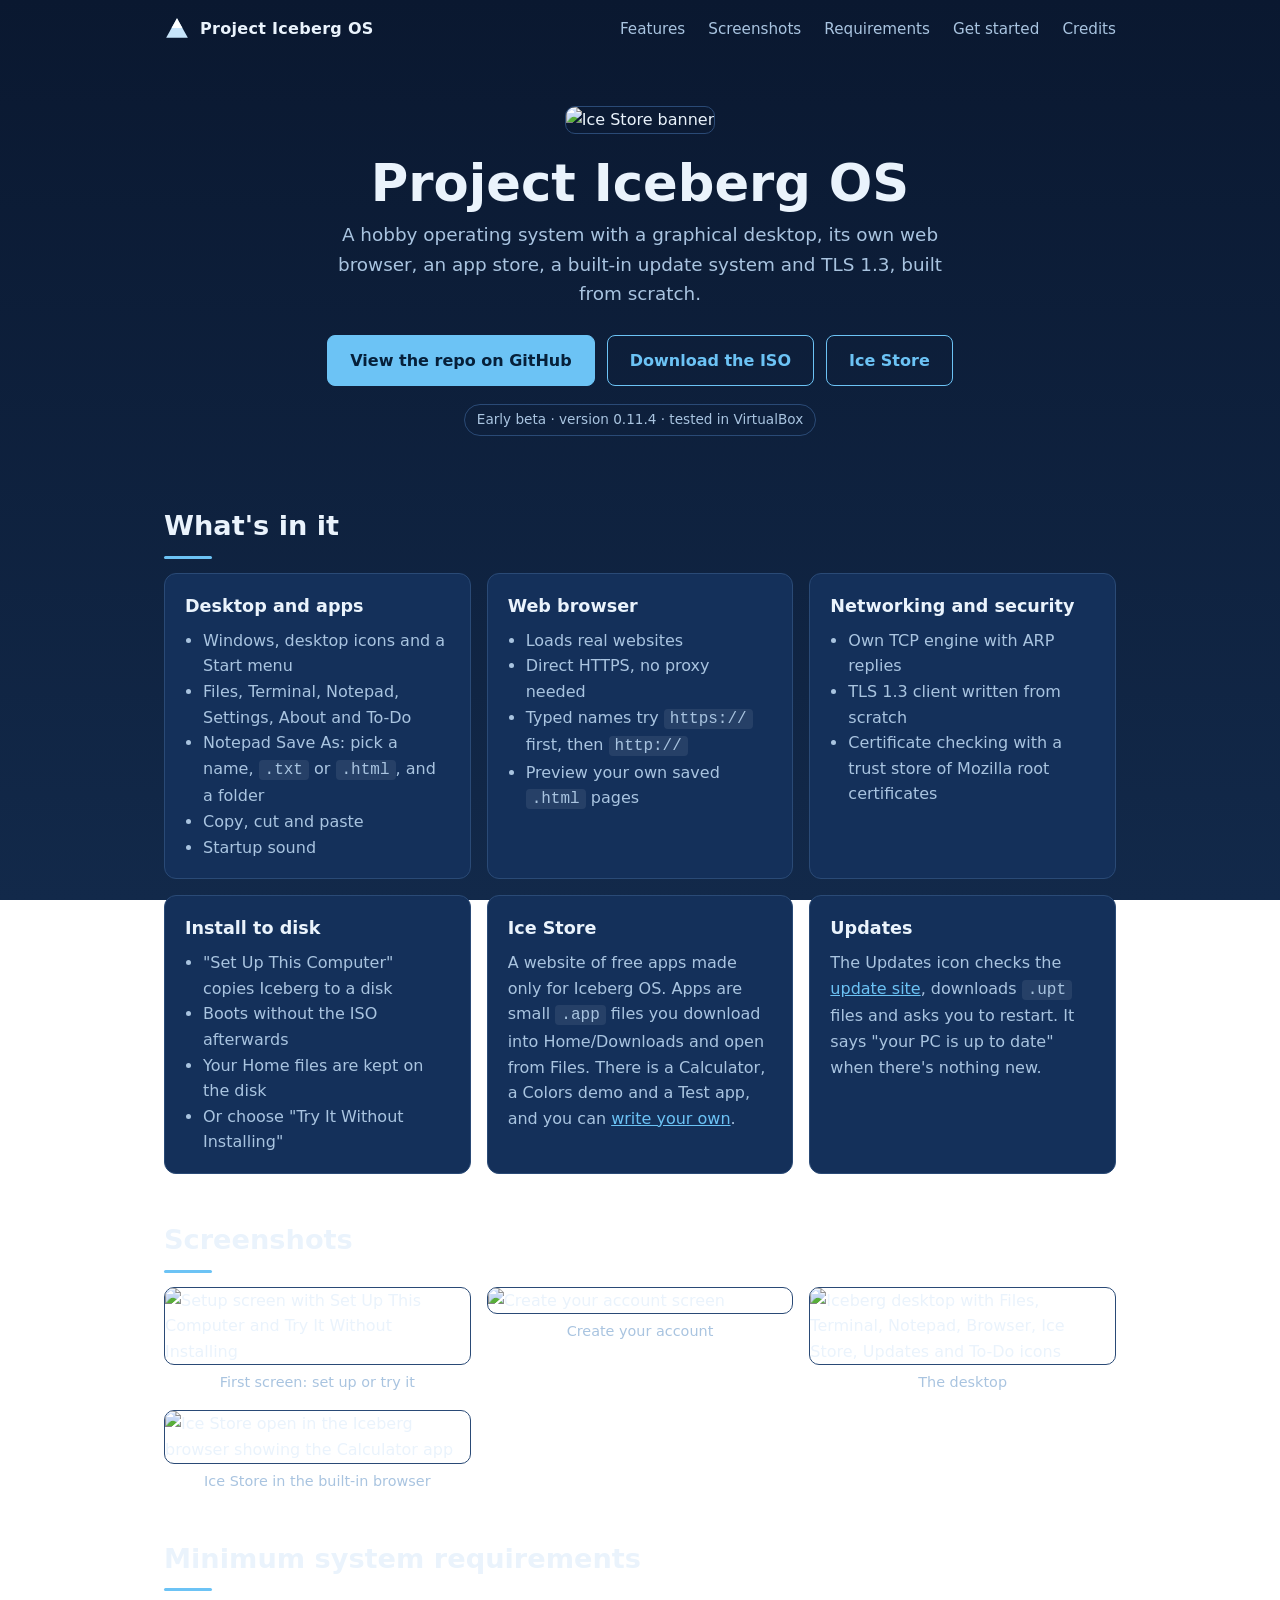
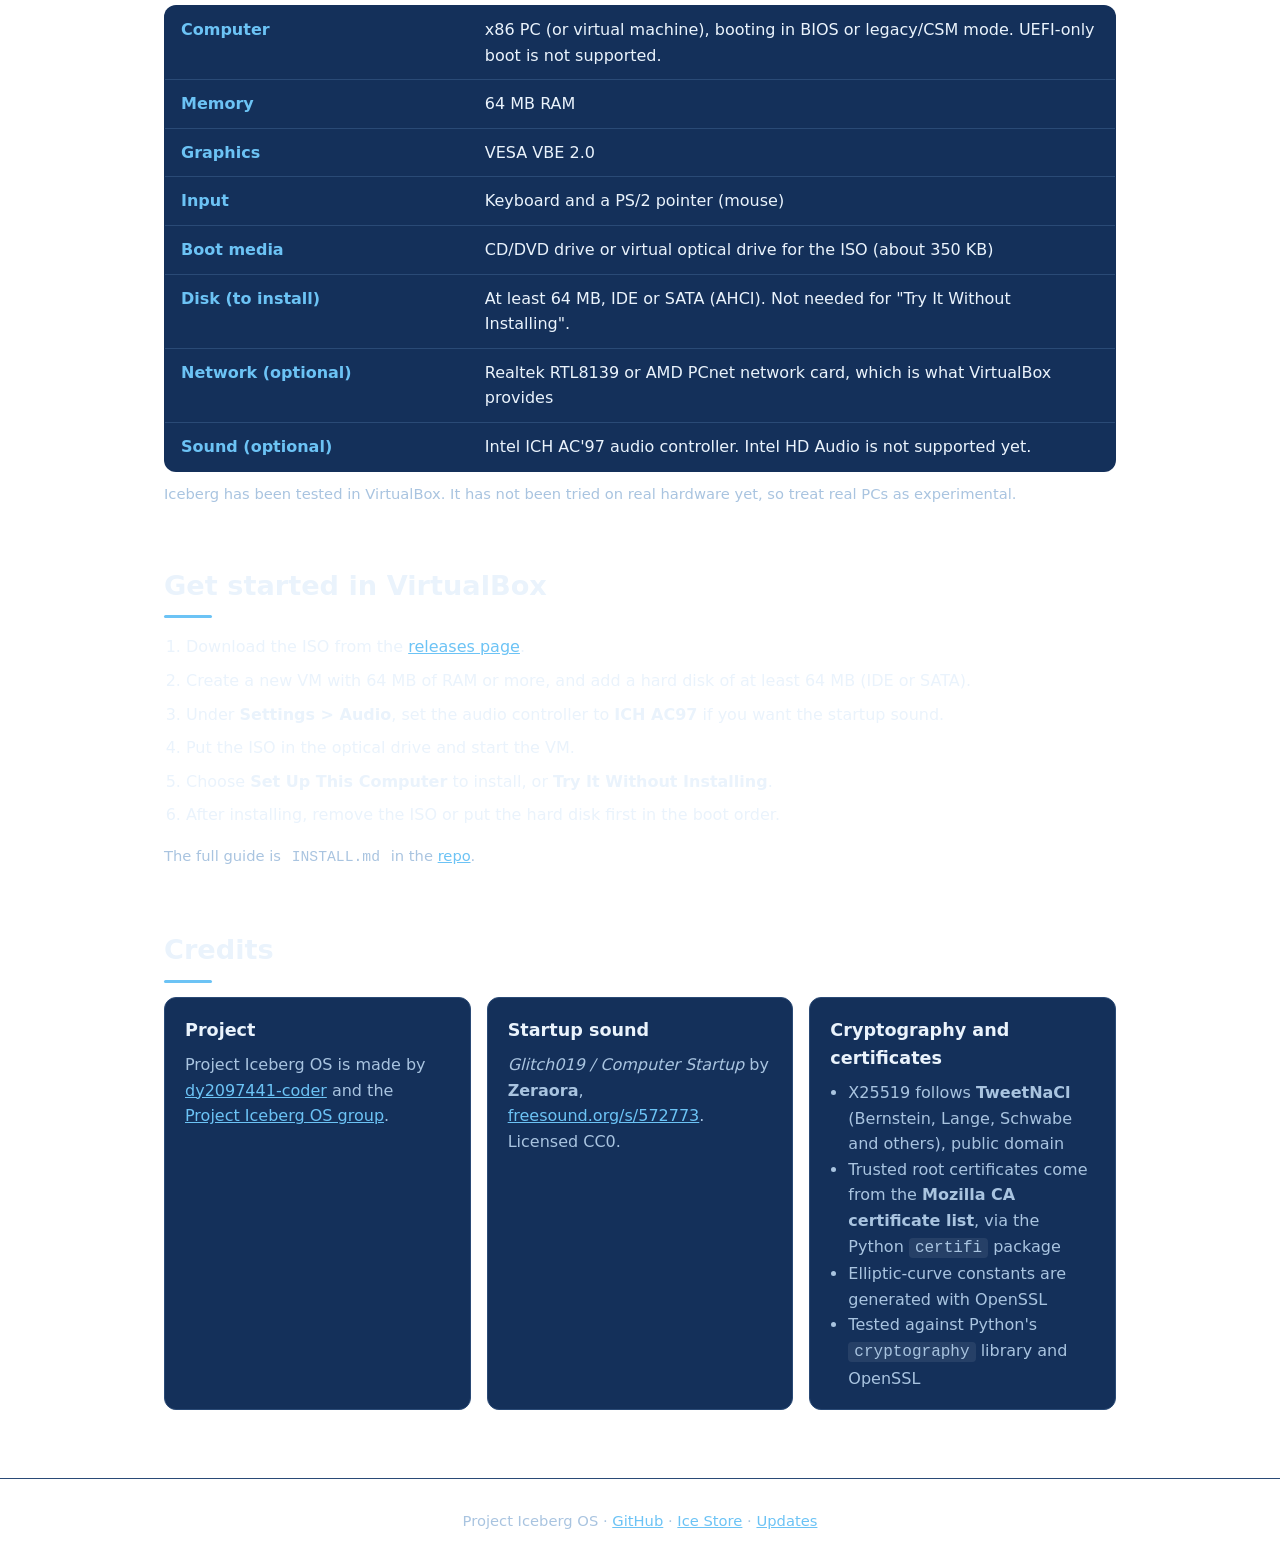
==== index.html @ 2a87fe68 "Update index.html" ====
<!DOCTYPE html>
<html lang="en">
<head>
<meta charset="utf-8">
<meta name="viewport" content="width=device-width, initial-scale=1">
<title>Project Iceberg OS</title>
<meta name="description" content="Project Iceberg OS: a hobby operating system with a graphical desktop, its own web browser, an app store, updates and TLS 1.3.">
<style>
  :root {
    --bg: #0a1830;
    --bg2: #12294a;
    --card: #14305a;
    --ink: #eaf3fc;
    --muted: #a9c4e0;
    --accent: #6cc3f5;
    --accent-ink: #06203a;
    --line: #2a4a76;
  }
  * { box-sizing: border-box; }
  html { scroll-behavior: smooth; }
  body {
    margin: 0;
    font-family: system-ui, -apple-system, "Segoe UI", Roboto, sans-serif;
    line-height: 1.6;
    color: var(--ink);
    background: linear-gradient(180deg, var(--bg) 0%, var(--bg2) 100%) fixed;
  }
  a { color: var(--accent); }
  header.top {
    display: flex; flex-wrap: wrap; align-items: center; justify-content: space-between;
    gap: 12px; padding: 16px 24px; max-width: 1000px; margin: 0 auto;
  }
  .brand { font-weight: 700; letter-spacing: .3px; display: flex; align-items: center; gap: 10px; }
  .brand svg { width: 26px; height: 26px; }
  nav a { margin-left: 18px; text-decoration: none; color: var(--muted); font-size: .95rem; }
  nav a:hover { color: var(--ink); }
  main { max-width: 1000px; margin: 0 auto; padding: 0 24px 60px; }
  .hero { text-align: center; padding: 48px 0 32px; }
  .hero img.banner { max-width: 100%; width: 460px; border-radius: 10px; border: 1px solid var(--line); }
  h1 { font-size: clamp(2rem, 6vw, 3.2rem); margin: 20px 0 8px; line-height: 1.15; }
  .tag { color: var(--muted); font-size: 1.15rem; max-width: 640px; margin: 0 auto 26px; }
  .btns { display: flex; flex-wrap: wrap; gap: 12px; justify-content: center; }
  .btn {
    display: inline-block; padding: 12px 22px; border-radius: 8px; text-decoration: none; font-weight: 600;
    border: 1px solid var(--accent); color: var(--accent);
  }
  .btn.primary { background: var(--accent); color: var(--accent-ink); }
  .btn:hover { filter: brightness(1.1); }
  .badge { display: inline-block; margin-top: 18px; padding: 4px 12px; border: 1px solid var(--line); border-radius: 99px; color: var(--muted); font-size: .85rem; }
  section { padding: 36px 0 8px; }
  h2 { font-size: 1.7rem; margin: 0 0 14px; }
  h2::after { content: ""; display: block; width: 48px; height: 3px; background: var(--accent); margin-top: 8px; border-radius: 2px; }
  .grid { display: grid; grid-template-columns: repeat(auto-fit, minmax(270px, 1fr)); gap: 16px; }
  .card { background: var(--card); border: 1px solid var(--line); border-radius: 12px; padding: 18px 20px; }
  .card h3 { margin: 0 0 8px; font-size: 1.1rem; }
  .card ul { margin: 0; padding-left: 18px; color: var(--muted); }
  .card p { margin: 0; color: var(--muted); }
  figure { margin: 0; }
  figure img { width: 100%; height: auto; border-radius: 10px; border: 1px solid var(--line); display: block; }
  figcaption { color: var(--muted); font-size: .9rem; margin-top: 6px; text-align: center; }
  table { width: 100%; border-collapse: collapse; background: var(--card); border: 1px solid var(--line); border-radius: 12px; overflow: hidden; }
  th, td { text-align: left; padding: 11px 16px; border-bottom: 1px solid var(--line); vertical-align: top; }
  th { width: 32%; color: var(--accent); font-weight: 600; }
  td { color: var(--ink); }
  tr:last-child th, tr:last-child td { border-bottom: 0; }
  .scroll { overflow-x: auto; }
  .note { color: var(--muted); font-size: .92rem; margin-top: 10px; }
  code, pre { font-family: ui-monospace, SFMono-Regular, Menlo, Consolas, monospace; }
  code { background: rgba(255,255,255,.08); padding: 1px 6px; border-radius: 4px; }
  ol.steps { padding-left: 22px; }
  ol.steps li { margin-bottom: 8px; }
  footer { text-align: center; color: var(--muted); padding: 30px 24px 40px; border-top: 1px solid var(--line); font-size: .92rem; }
</style>
</head>
<body>

<header class="top">
  <div class="brand">
    <svg viewBox="0 0 24 24" aria-hidden="true"><polygon points="12,2 22,20 2,20" fill="#c7e4fa"/><polygon points="12,2 17,11 7,11" fill="#ffffff"/></svg>
    Project Iceberg OS
  </div>
  <nav>
    <a href="#features">Features</a>
    <a href="#screens">Screenshots</a>
    <a href="#requirements">Requirements</a>
    <a href="#start">Get started</a>
    <a href="#credits">Credits</a>
  </nav>
</header>

<main>

  <div class="hero">
    <img class="banner" src="iceberg-webpage/banner.png" alt="Ice Store banner">
    <h1>Project Iceberg OS</h1>
    <p class="tag">A hobby operating system with a graphical desktop, its own web browser, an app store, a built-in update system and TLS 1.3, built from scratch.</p>
    <div class="btns">
      <a class="btn primary" href="https://github.com/dy2097441-coder/Project-iceberg-OS-group">View the repo on GitHub</a>
      <a class="btn" href="https://github.com/dy2097441-coder/Project-iceberg-OS-group/releases">Download the ISO</a>
      <a class="btn" href="https://dy2097441-coder.github.io/ice-store/">Ice Store</a>
    </div>
    <span class="badge">Early beta · version 0.11.4 · tested in VirtualBox</span>
  </div>

  <section id="features">
    <h2>What's in it</h2>
    <div class="grid">
      <div class="card">
        <h3>Desktop and apps</h3>
        <ul>
          <li>Windows, desktop icons and a Start menu</li>
          <li>Files, Terminal, Notepad, Settings, About and To-Do</li>
          <li>Notepad Save As: pick a name, <code>.txt</code> or <code>.html</code>, and a folder</li>
          <li>Copy, cut and paste</li>
          <li>Startup sound</li>
        </ul>
      </div>
      <div class="card">
        <h3>Web browser</h3>
        <ul>
          <li>Loads real websites</li>
          <li>Direct HTTPS, no proxy needed</li>
          <li>Typed names try <code>https://</code> first, then <code>http://</code></li>
          <li>Preview your own saved <code>.html</code> pages</li>
        </ul>
      </div>
      <div class="card">
        <h3>Networking and security</h3>
        <ul>
          <li>Own TCP engine with ARP replies</li>
          <li>TLS 1.3 client written from scratch</li>
          <li>Certificate checking with a trust store of Mozilla root certificates</li>
        </ul>
      </div>
      <div class="card">
        <h3>Install to disk</h3>
        <ul>
          <li>"Set Up This Computer" copies Iceberg to a disk</li>
          <li>Boots without the ISO afterwards</li>
          <li>Your Home files are kept on the disk</li>
          <li>Or choose "Try It Without Installing"</li>
        </ul>
      </div>
      <div class="card">
        <h3>Ice Store</h3>
        <p>A website of free apps made only for Iceberg OS. Apps are small <code>.app</code> files you download into Home/Downloads and open from Files. There is a Calculator, a Colors demo and a Test app, and you can <a href="https://dy2097441-coder.github.io/ice-store/">write your own</a>.</p>
      </div>
      <div class="card">
        <h3>Updates</h3>
        <p>The Updates icon checks the <a href="https://dy2097441-coder.github.io/ice-updates/">update site</a>, downloads <code>.upt</code> files and asks you to restart. It says "your PC is up to date" when there's nothing new.</p>
      </div>
    </div>
  </section>

  <section id="screens">
    <h2>Screenshots</h2>
    <div class="grid">
      <figure><img src="iceberg-webpage/installer.png" alt="Setup screen with Set Up This Computer and Try It Without Installing"><figcaption>First screen: set up or try it</figcaption></figure>
      <figure><img src="iceberg-webpage/account.png" alt="Create your account screen"><figcaption>Create your account</figcaption></figure>
      <figure><img src="iceberg-webpage/desktop.png" alt="Iceberg desktop with Files, Terminal, Notepad, Browser, Ice Store, Updates and To-Do icons"><figcaption>The desktop</figcaption></figure>
      <figure><img src="iceberg-webpage/ice-store.png" alt="Ice Store open in the Iceberg browser showing the Calculator app"><figcaption>Ice Store in the built-in browser</figcaption></figure>
    </div>
  </section>

  <section id="requirements">
    <h2>Minimum system requirements</h2>
    <div class="scroll">
    <table>
      <tr><th>Computer</th><td>x86 PC (or virtual machine), booting in BIOS or legacy/CSM mode. UEFI-only boot is not supported.</td></tr>
      <tr><th>Memory</th><td>64 MB RAM</td></tr>
      <tr><th>Graphics</th><td>VESA VBE 2.0</td></tr>
      <tr><th>Input</th><td>Keyboard and a PS/2 pointer (mouse)</td></tr>
      <tr><th>Boot media</th><td>CD/DVD drive or virtual optical drive for the ISO (about 350 KB)</td></tr>
      <tr><th>Disk (to install)</th><td>At least 64 MB, IDE or SATA (AHCI). Not needed for "Try It Without Installing".</td></tr>
      <tr><th>Network (optional)</th><td>Realtek RTL8139 or AMD PCnet network card, which is what VirtualBox provides</td></tr>
      <tr><th>Sound (optional)</th><td>Intel ICH AC'97 audio controller. Intel HD Audio is not supported yet.</td></tr>
    </table>
    </div>
    <p class="note">Iceberg has been tested in VirtualBox. It has not been tried on real hardware yet, so treat real PCs as experimental.</p>
  </section>

  <section id="start">
    <h2>Get started in VirtualBox</h2>
    <ol class="steps">
      <li>Download the ISO from the <a href="https://github.com/dy2097441-coder/Project-iceberg-OS-group/releases">releases page</a>.</li>
      <li>Create a new VM with 64 MB of RAM or more, and add a hard disk of at least 64 MB (IDE or SATA).</li>
      <li>Under <strong>Settings &gt; Audio</strong>, set the audio controller to <strong>ICH AC97</strong> if you want the startup sound.</li>
      <li>Put the ISO in the optical drive and start the VM.</li>
      <li>Choose <strong>Set Up This Computer</strong> to install, or <strong>Try It Without Installing</strong>.</li>
      <li>After installing, remove the ISO or put the hard disk first in the boot order.</li>
    </ol>
    <p class="note">The full guide is <code>INSTALL.md</code> in the <a href="https://github.com/dy2097441-coder/Project-iceberg-OS-group">repo</a>.</p>
  </section>

  <section id="credits">
    <h2>Credits</h2>
    <div class="grid">
      <div class="card">
        <h3>Project</h3>
        <p>Project Iceberg OS is made by <a href="https://github.com/dy2097441-coder">dy2097441-coder</a> and the <a href="https://github.com/dy2097441-coder/Project-iceberg-OS-group">Project Iceberg OS group</a>.</p>
      </div>
      <div class="card">
        <h3>Startup sound</h3>
        <p><em>Glitch019 / Computer Startup</em> by <strong>Zeraora</strong>, <a href="https://freesound.org/s/572773/">freesound.org/s/572773</a>. Licensed CC0.</p>
      </div>
      <div class="card">
        <h3>Cryptography and certificates</h3>
        <ul>
          <li>X25519 follows <strong>TweetNaCl</strong> (Bernstein, Lange, Schwabe and others), public domain</li>
          <li>Trusted root certificates come from the <strong>Mozilla CA certificate list</strong>, via the Python <code>certifi</code> package</li>
          <li>Elliptic-curve constants are generated with OpenSSL</li>
          <li>Tested against Python's <code>cryptography</code> library and OpenSSL</li>
        </ul>
      </div>
    </div>
  </section>

</main>

<footer>
  Project Iceberg OS · <a href="https://github.com/dy2097441-coder/Project-iceberg-OS-group">GitHub</a> · <a href="https://dy2097441-coder.github.io/ice-store/">Ice Store</a> · <a href="https://dy2097441-coder.github.io/ice-updates/">Updates</a>
</footer>

</body>
</html>
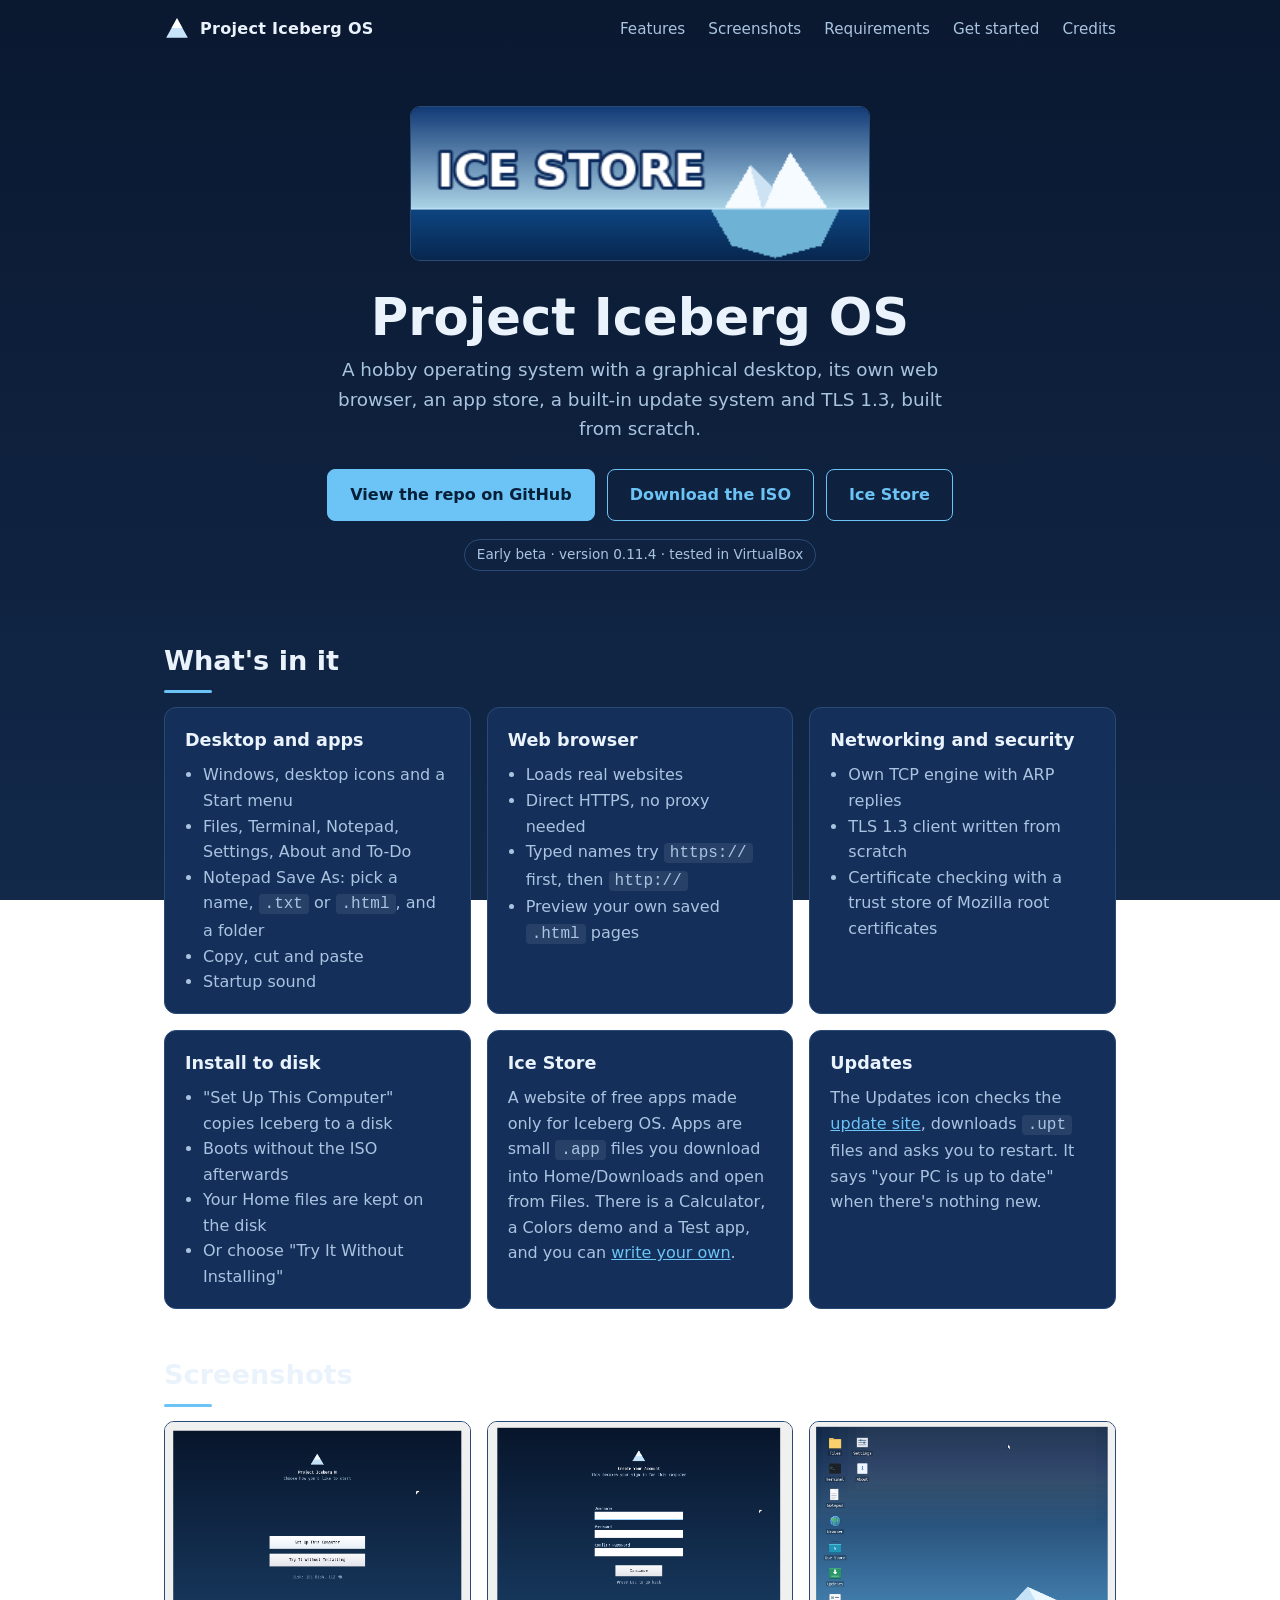
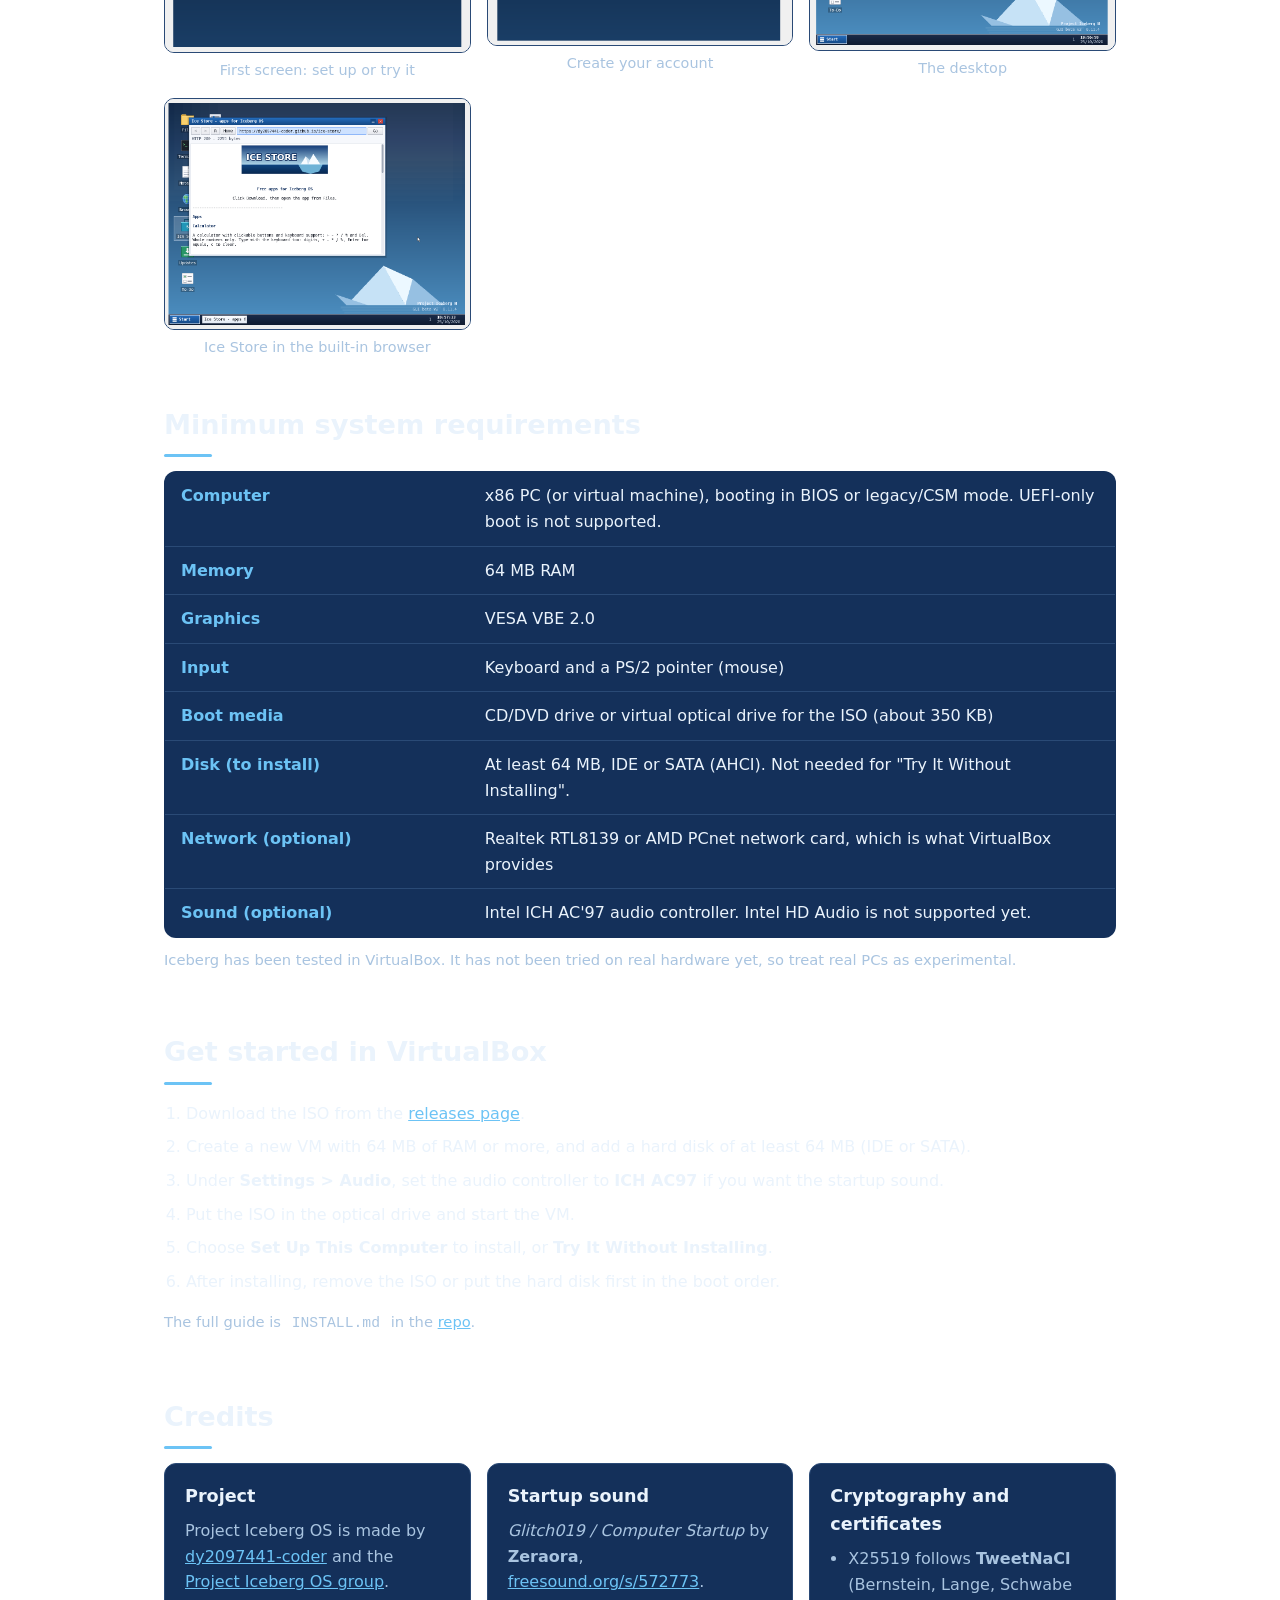
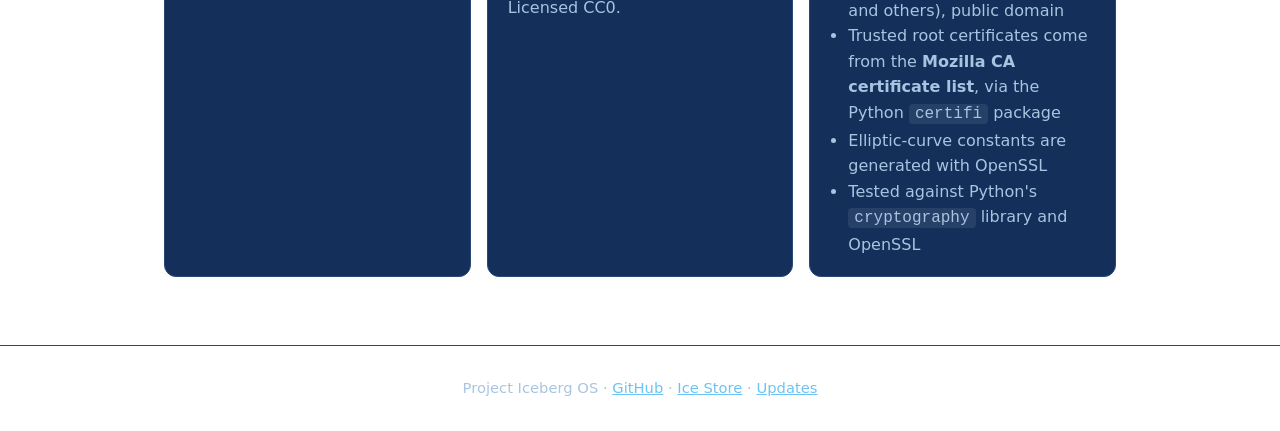
==== commit 24ad1533: "Update index.html" ====
--- a/index.html
+++ b/index.html
@@ -91,7 +91,7 @@
 <main>
 
   <div class="hero">
-    <img class="banner" src="iceberg-webpage/banner.png" alt="Ice Store banner">
+    <img class="banner" src="banner.png" alt="Ice Store banner">
     <h1>Project Iceberg OS</h1>
     <p class="tag">A hobby operating system with a graphical desktop, its own web browser, an app store, a built-in update system and TLS 1.3, built from scratch.</p>
     <div class="btns">
@@ -155,10 +155,10 @@
   <section id="screens">
     <h2>Screenshots</h2>
     <div class="grid">
-      <figure><img src="iceberg-webpage/installer.png" alt="Setup screen with Set Up This Computer and Try It Without Installing"><figcaption>First screen: set up or try it</figcaption></figure>
-      <figure><img src="iceberg-webpage/account.png" alt="Create your account screen"><figcaption>Create your account</figcaption></figure>
-      <figure><img src="iceberg-webpage/desktop.png" alt="Iceberg desktop with Files, Terminal, Notepad, Browser, Ice Store, Updates and To-Do icons"><figcaption>The desktop</figcaption></figure>
-      <figure><img src="iceberg-webpage/ice-store.png" alt="Ice Store open in the Iceberg browser showing the Calculator app"><figcaption>Ice Store in the built-in browser</figcaption></figure>
+      <figure><img src="installer.png" alt="Setup screen with Set Up This Computer and Try It Without Installing"><figcaption>First screen: set up or try it</figcaption></figure>
+      <figure><img src="account.png" alt="Create your account screen"><figcaption>Create your account</figcaption></figure>
+      <figure><img src="desktop.png" alt="Iceberg desktop with Files, Terminal, Notepad, Browser, Ice Store, Updates and To-Do icons"><figcaption>The desktop</figcaption></figure>
+      <figure><img src="ice-store.png" alt="Ice Store open in the Iceberg browser showing the Calculator app"><figcaption>Ice Store in the built-in browser</figcaption></figure>
     </div>
   </section>
 
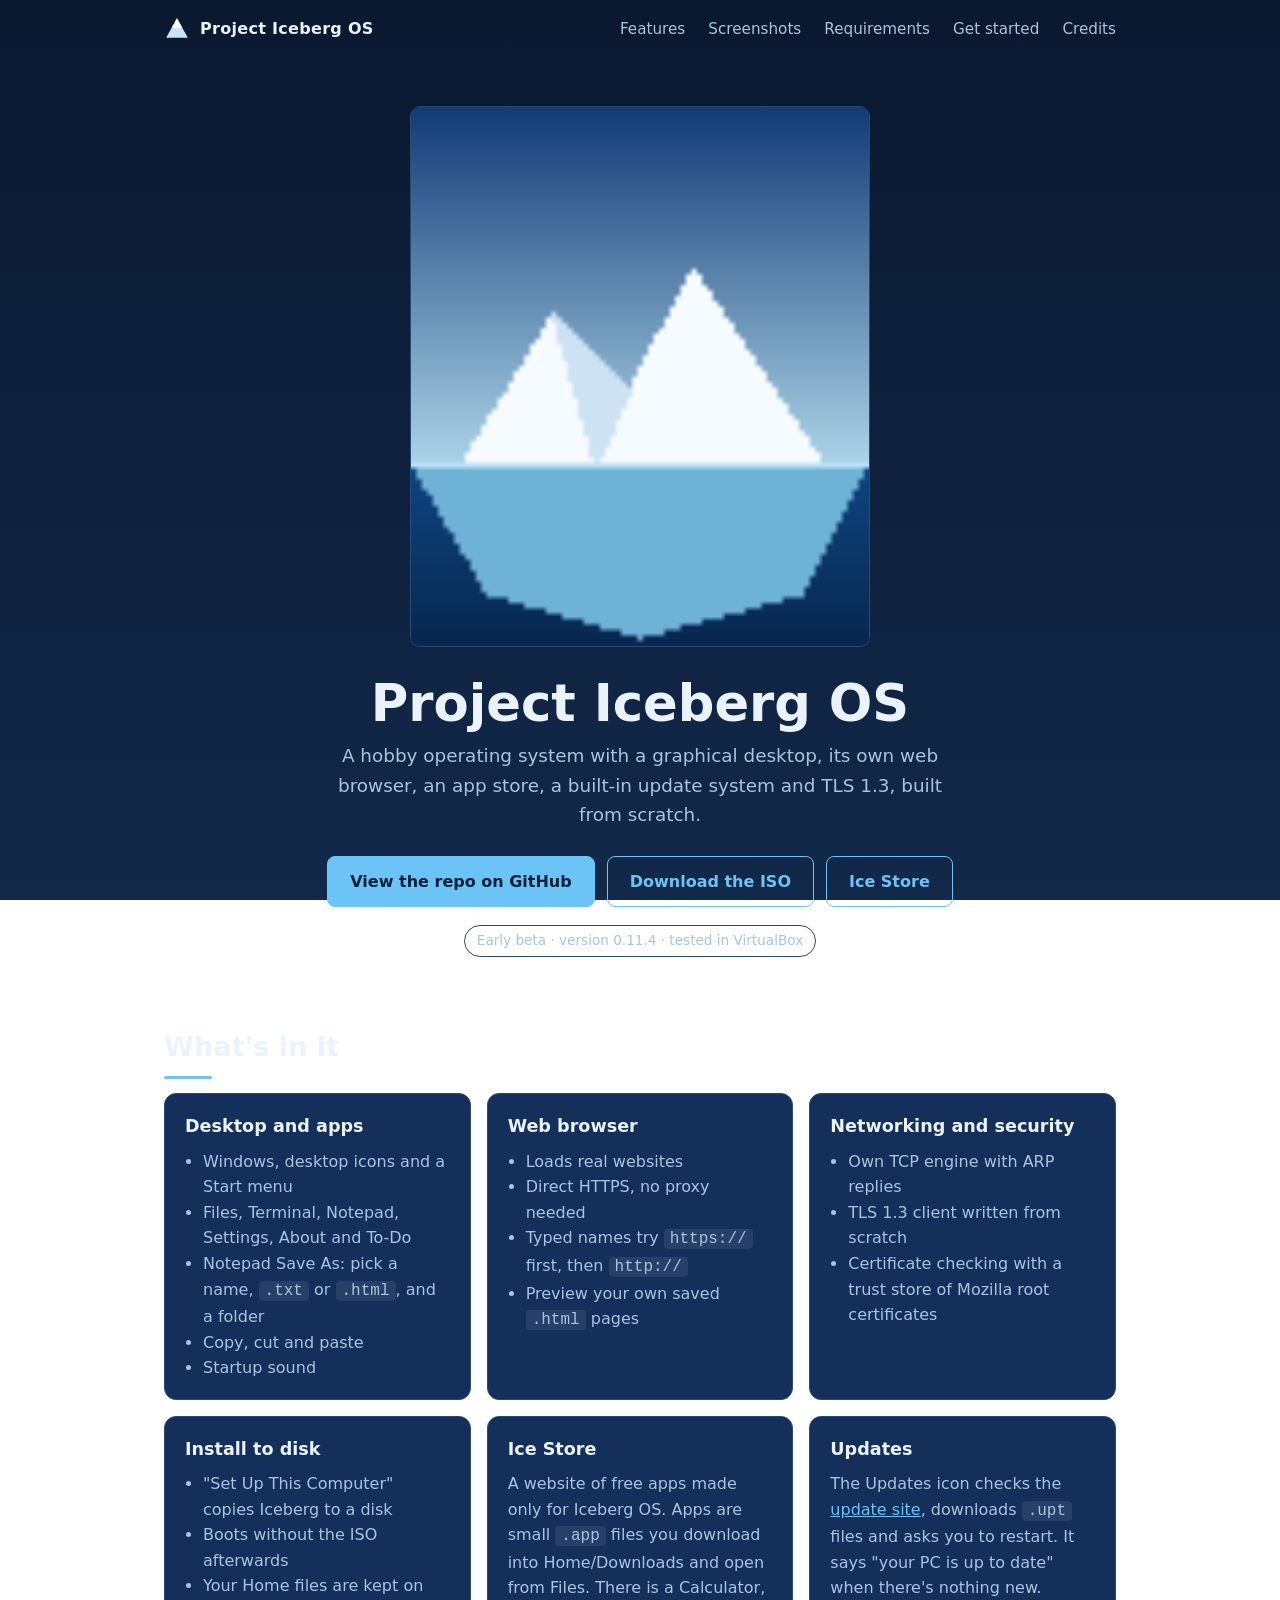
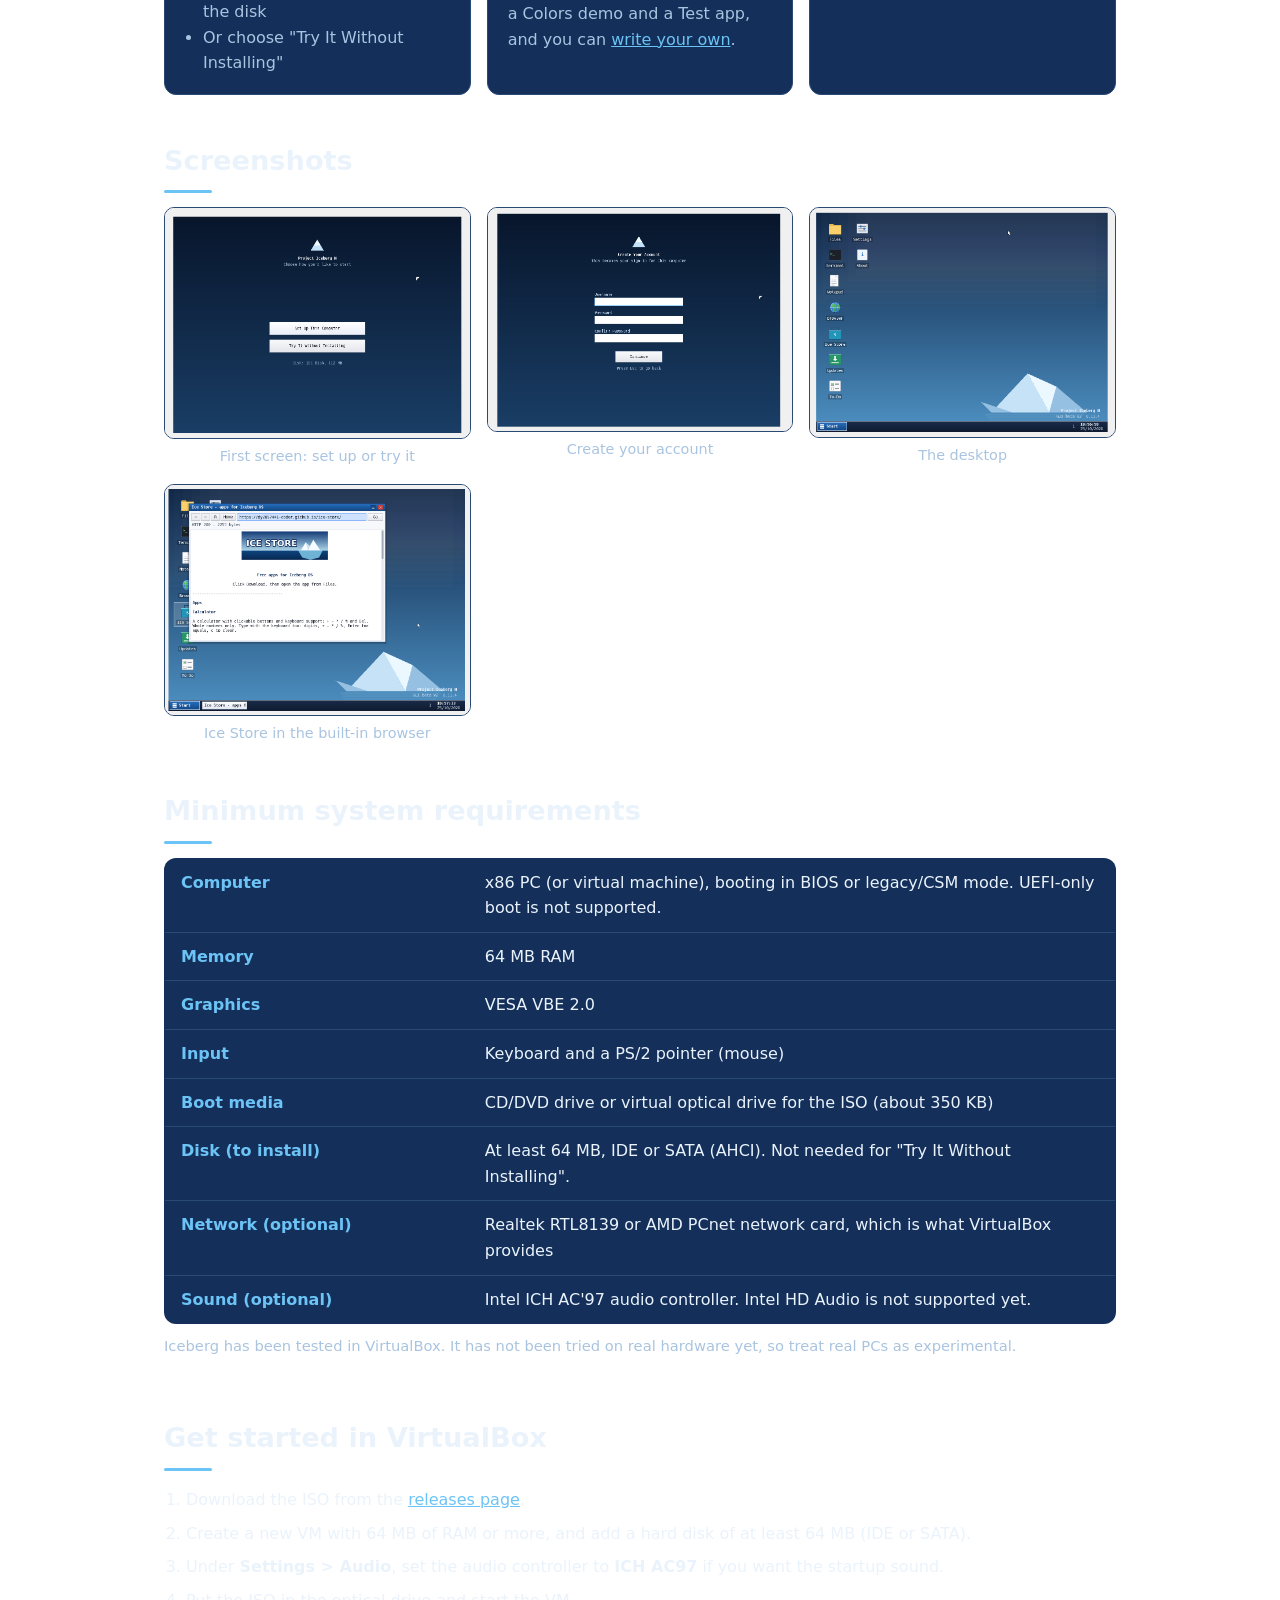
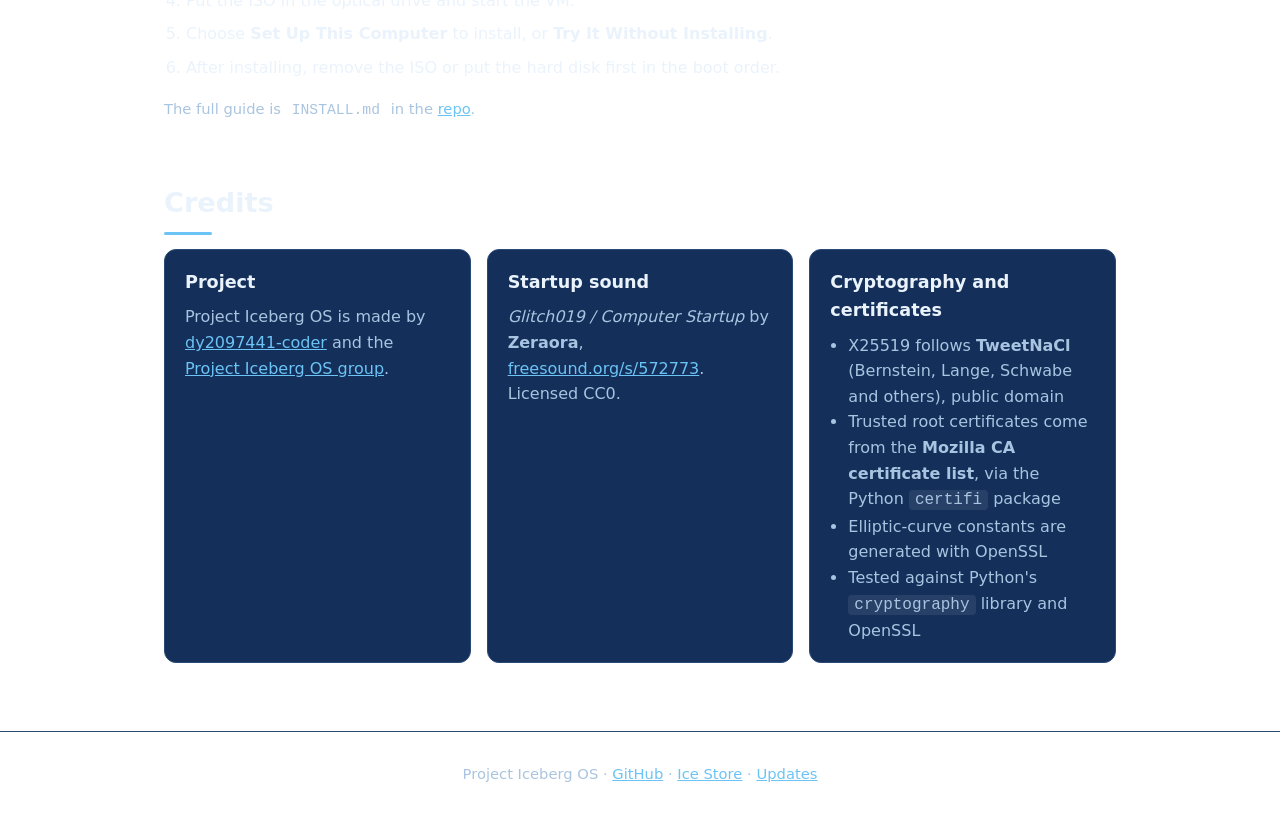
==== commit 1ea5e5a8: "Update banner image source in index.html" ====
--- a/index.html
+++ b/index.html
@@ -91,7 +91,7 @@
 <main>
 
   <div class="hero">
-    <img class="banner" src="banner.png" alt="Ice Store banner">
+    <img class="banner" src="yo.png" alt="Ice Store banner">
     <h1>Project Iceberg OS</h1>
     <p class="tag">A hobby operating system with a graphical desktop, its own web browser, an app store, a built-in update system and TLS 1.3, built from scratch.</p>
     <div class="btns">
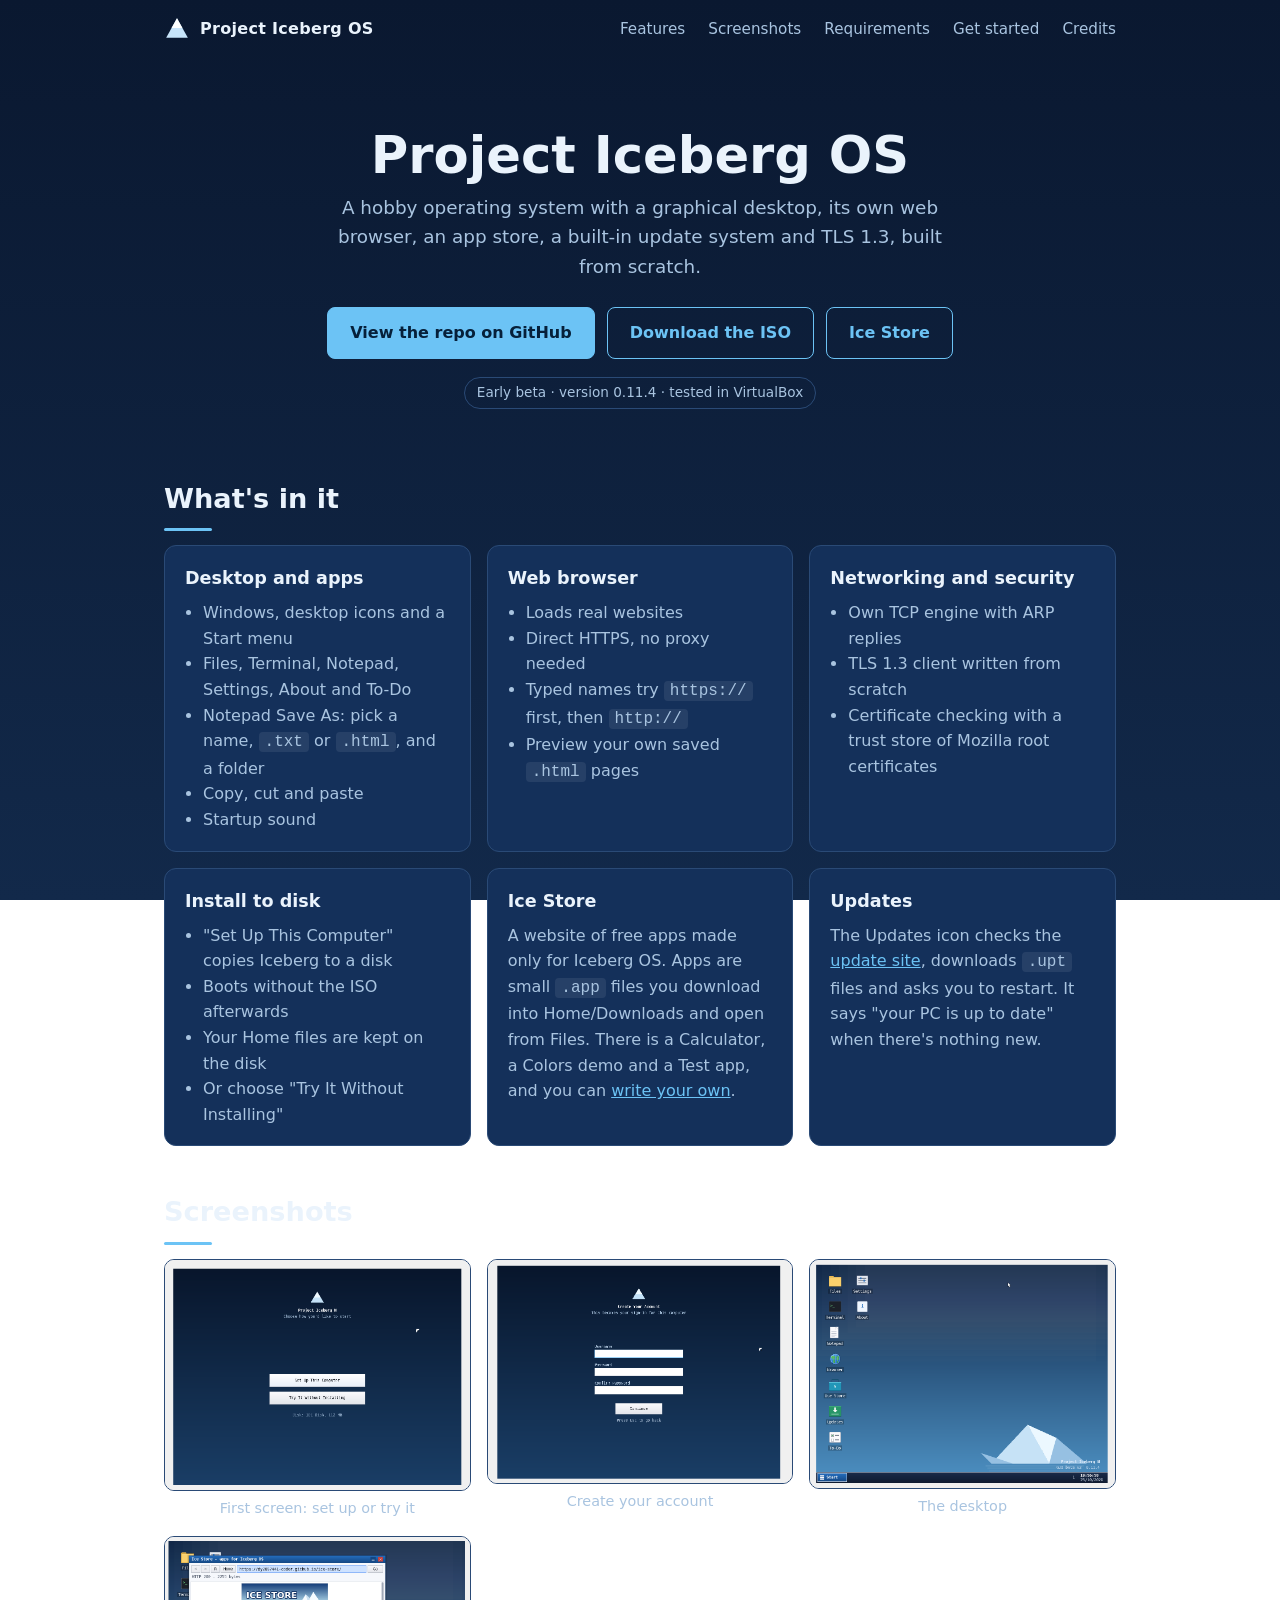
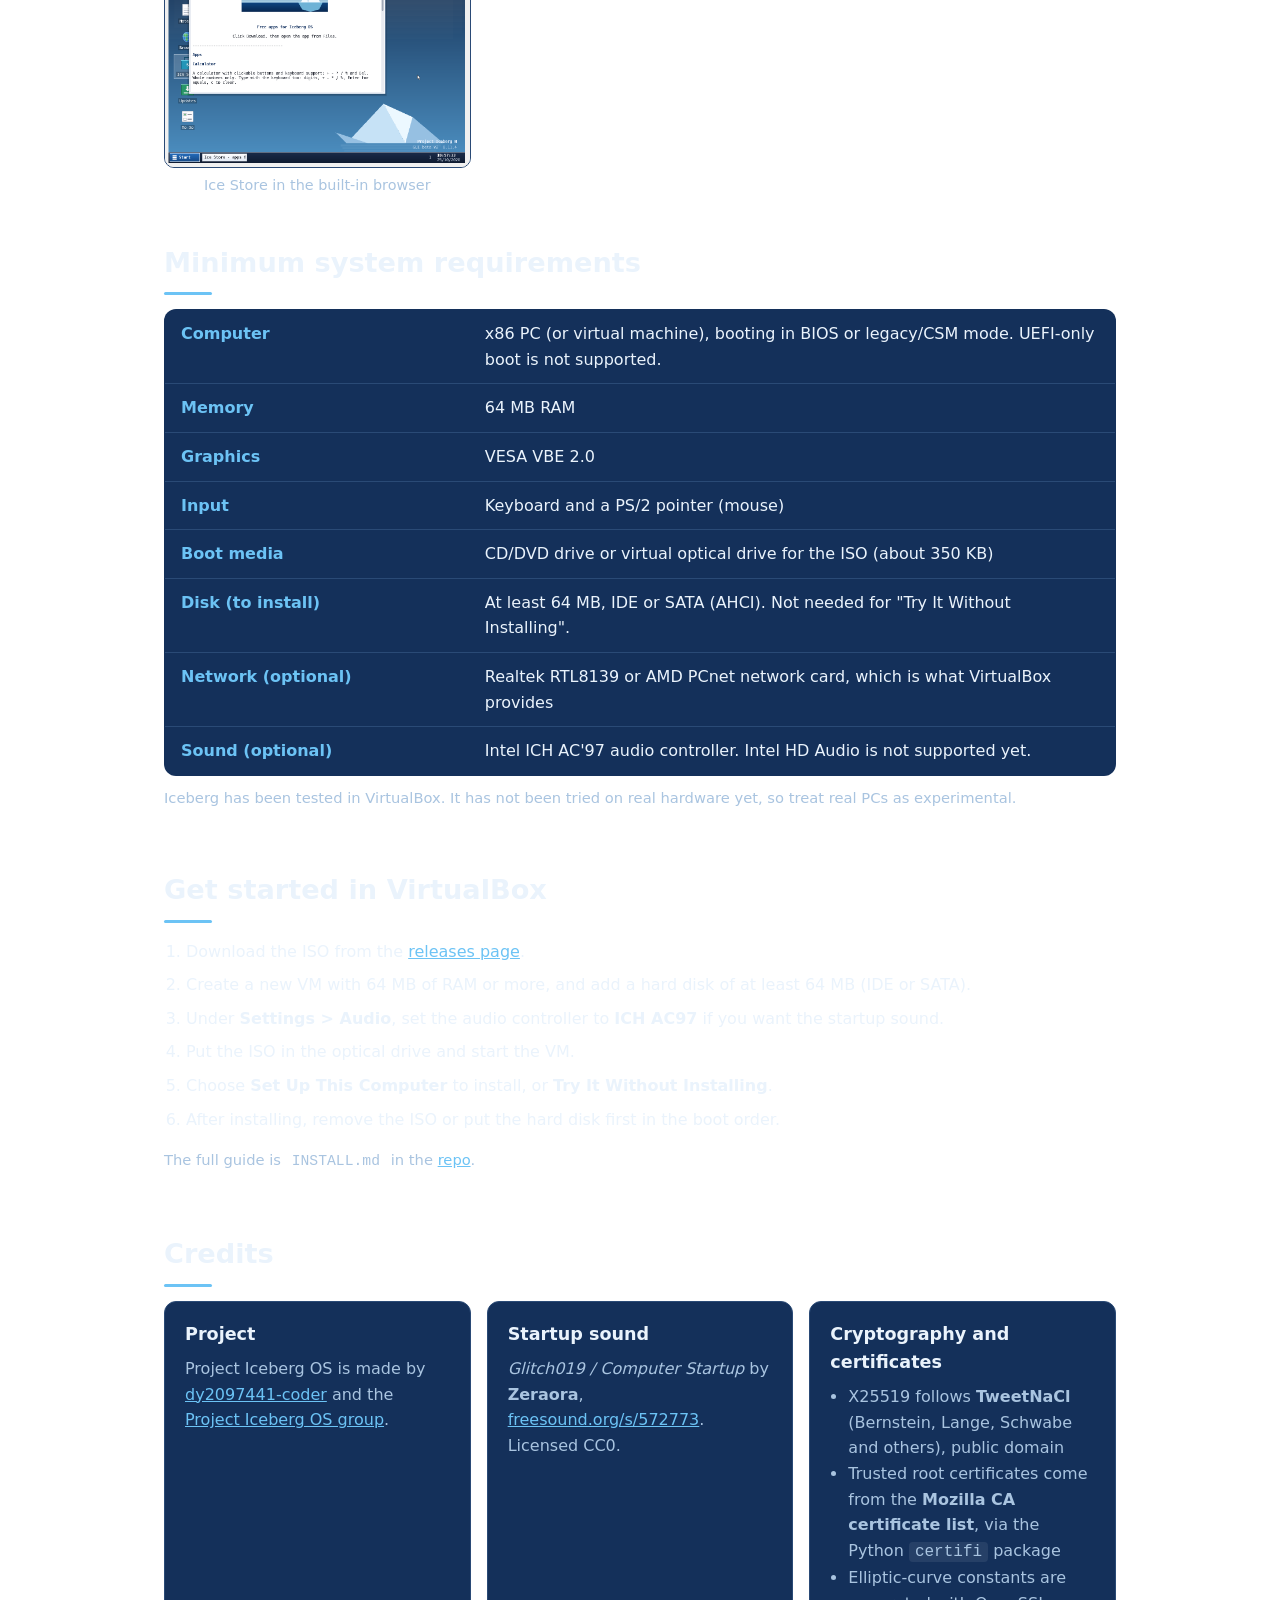
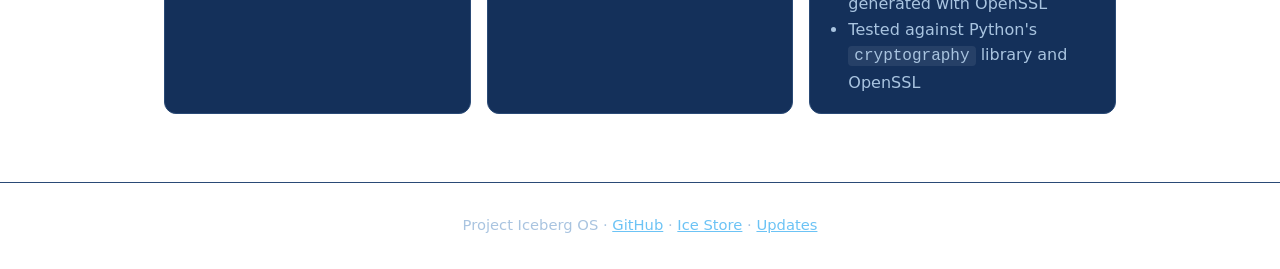
==== commit ab39d16e: "Update index.html" ====
--- a/index.html
+++ b/index.html
@@ -91,7 +91,6 @@
 <main>
 
   <div class="hero">
-    <img class="banner" src="yo.png" alt="Ice Store banner">
     <h1>Project Iceberg OS</h1>
     <p class="tag">A hobby operating system with a graphical desktop, its own web browser, an app store, a built-in update system and TLS 1.3, built from scratch.</p>
     <div class="btns">
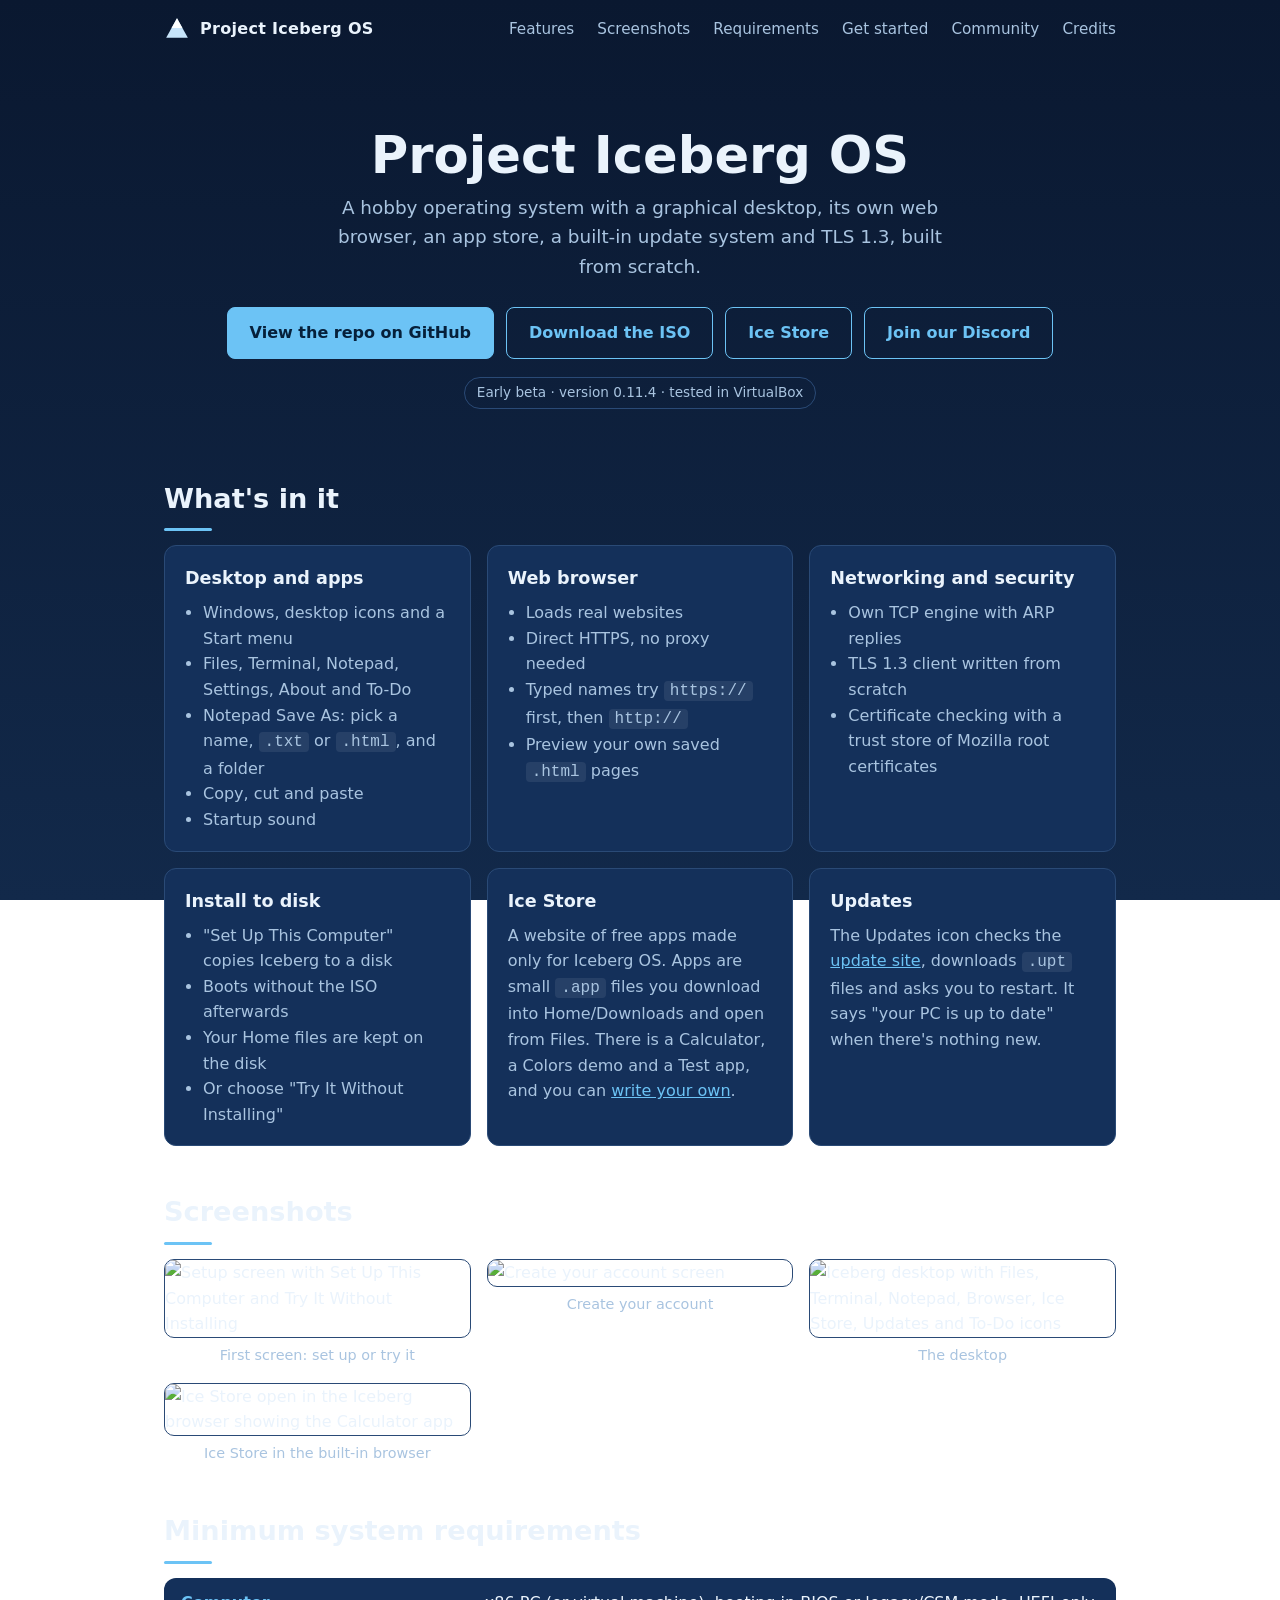
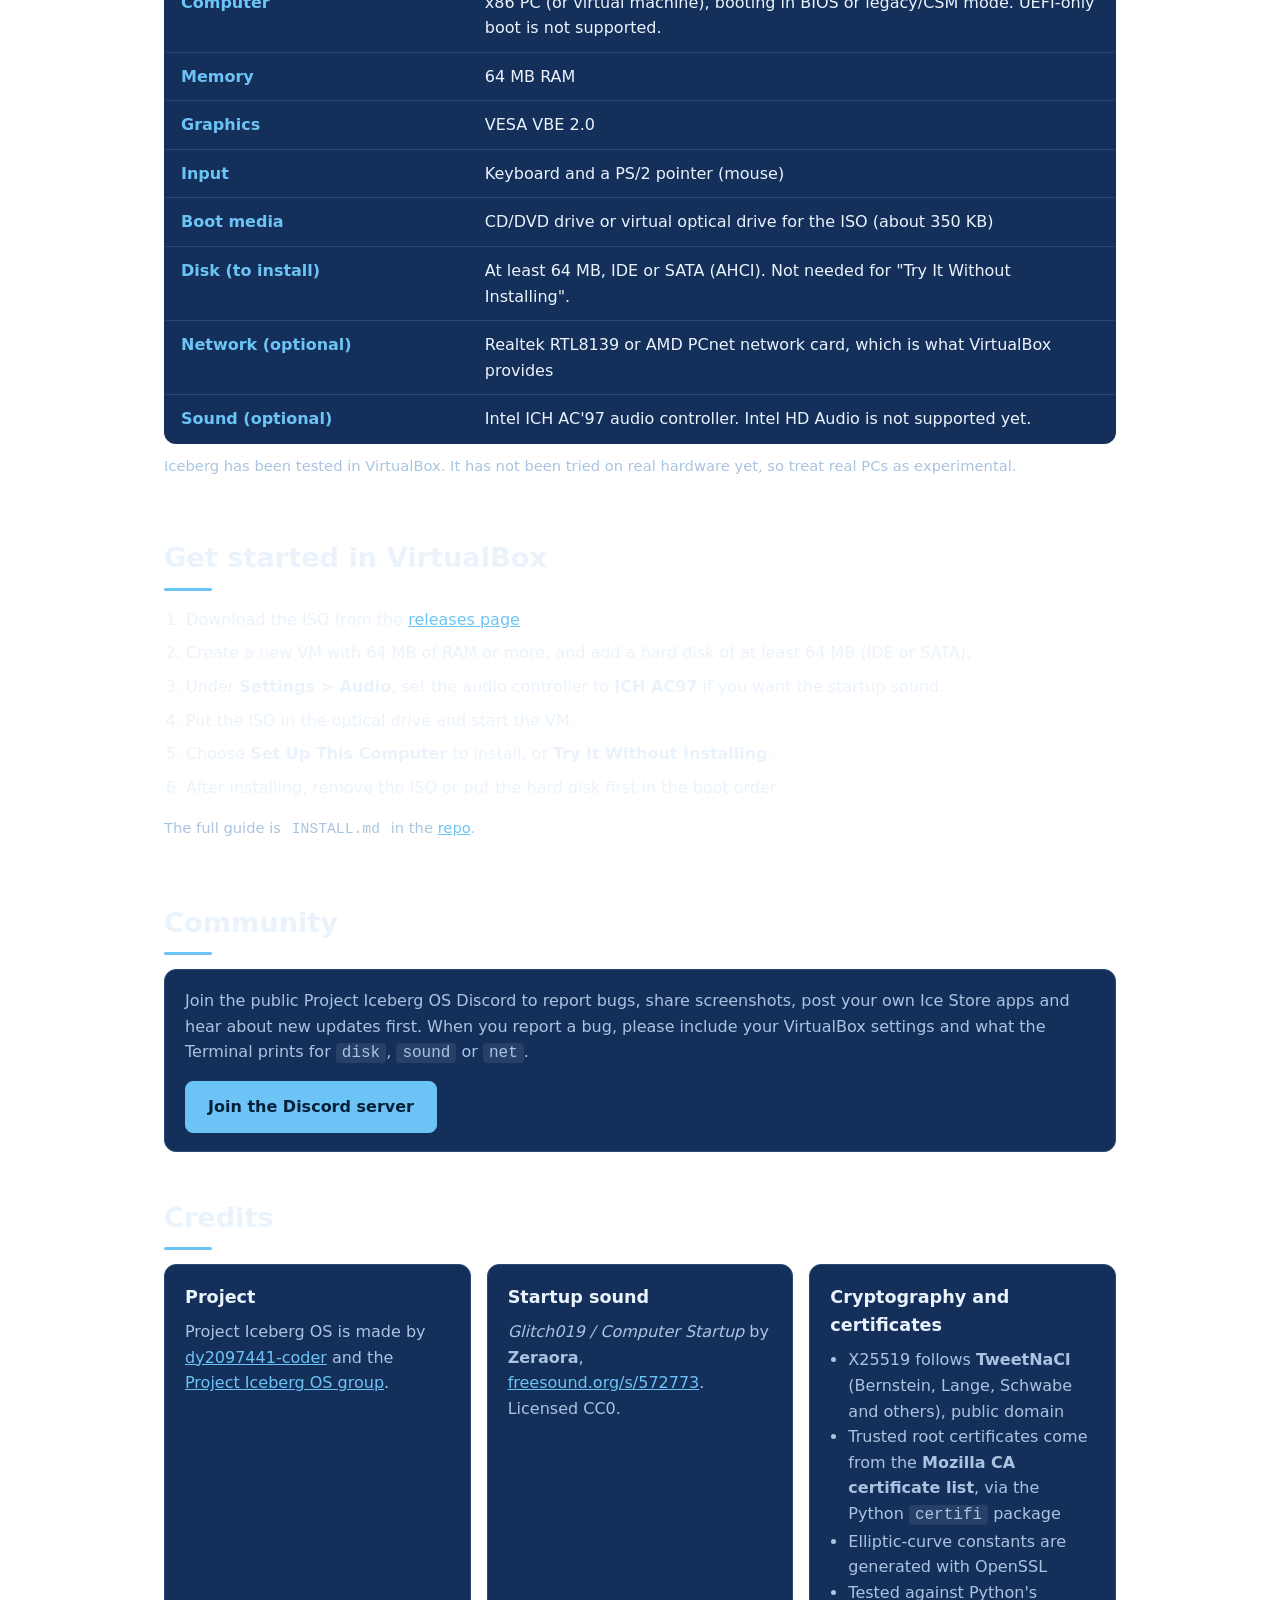
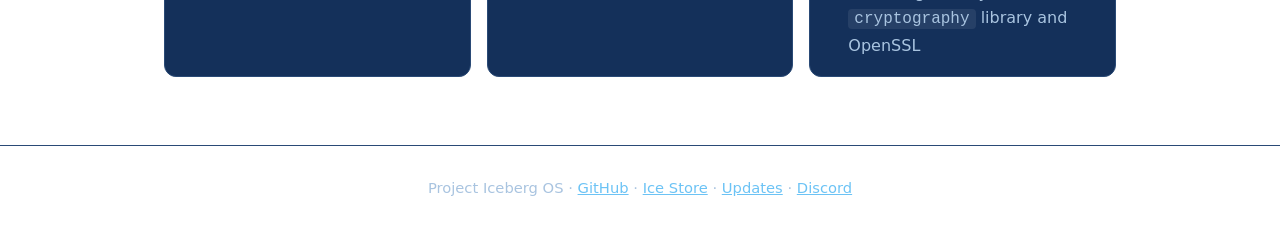
==== commit d678a5e5: "Add community section with Discord invite Added community section with Discord link and information." ====
--- a/index.html
+++ b/index.html
@@ -84,6 +84,7 @@
     <a href="#screens">Screenshots</a>
     <a href="#requirements">Requirements</a>
     <a href="#start">Get started</a>
+    <a href="#community">Community</a>
     <a href="#credits">Credits</a>
   </nav>
 </header>
@@ -97,6 +98,7 @@
       <a class="btn primary" href="https://github.com/dy2097441-coder/Project-iceberg-OS-group">View the repo on GitHub</a>
       <a class="btn" href="https://github.com/dy2097441-coder/Project-iceberg-OS-group/releases">Download the ISO</a>
       <a class="btn" href="https://dy2097441-coder.github.io/ice-store/">Ice Store</a>
+      <a class="btn" href="https://discord.gg/M9C3223VEU">Join our Discord</a>
     </div>
     <span class="badge">Early beta · version 0.11.4 · tested in VirtualBox</span>
   </div>
@@ -154,10 +156,10 @@
   <section id="screens">
     <h2>Screenshots</h2>
     <div class="grid">
-      <figure><img src="installer.png" alt="Setup screen with Set Up This Computer and Try It Without Installing"><figcaption>First screen: set up or try it</figcaption></figure>
-      <figure><img src="account.png" alt="Create your account screen"><figcaption>Create your account</figcaption></figure>
-      <figure><img src="desktop.png" alt="Iceberg desktop with Files, Terminal, Notepad, Browser, Ice Store, Updates and To-Do icons"><figcaption>The desktop</figcaption></figure>
-      <figure><img src="ice-store.png" alt="Ice Store open in the Iceberg browser showing the Calculator app"><figcaption>Ice Store in the built-in browser</figcaption></figure>
+      <figure><img src="images/installer.png" alt="Setup screen with Set Up This Computer and Try It Without Installing"><figcaption>First screen: set up or try it</figcaption></figure>
+      <figure><img src="images/account.png" alt="Create your account screen"><figcaption>Create your account</figcaption></figure>
+      <figure><img src="images/desktop.png" alt="Iceberg desktop with Files, Terminal, Notepad, Browser, Ice Store, Updates and To-Do icons"><figcaption>The desktop</figcaption></figure>
+      <figure><img src="images/ice-store.png" alt="Ice Store open in the Iceberg browser showing the Calculator app"><figcaption>Ice Store in the built-in browser</figcaption></figure>
     </div>
   </section>
 
@@ -191,6 +193,14 @@
     <p class="note">The full guide is <code>INSTALL.md</code> in the <a href="https://github.com/dy2097441-coder/Project-iceberg-OS-group">repo</a>.</p>
   </section>
 
+  <section id="community">
+    <h2>Community</h2>
+    <div class="card">
+      <p>Join the public Project Iceberg OS Discord to report bugs, share screenshots, post your own Ice Store apps and hear about new updates first. When you report a bug, please include your VirtualBox settings and what the Terminal prints for <code>disk</code>, <code>sound</code> or <code>net</code>.</p>
+      <p style="margin-top:14px"><a class="btn primary" href="https://discord.gg/M9C3223VEU">Join the Discord server</a></p>
+    </div>
+  </section>
+
   <section id="credits">
     <h2>Credits</h2>
     <div class="grid">
@@ -217,7 +227,7 @@
 </main>
 
 <footer>
-  Project Iceberg OS · <a href="https://github.com/dy2097441-coder/Project-iceberg-OS-group">GitHub</a> · <a href="https://dy2097441-coder.github.io/ice-store/">Ice Store</a> · <a href="https://dy2097441-coder.github.io/ice-updates/">Updates</a>
+  Project Iceberg OS · <a href="https://github.com/dy2097441-coder/Project-iceberg-OS-group">GitHub</a> · <a href="https://dy2097441-coder.github.io/ice-store/">Ice Store</a> · <a href="https://dy2097441-coder.github.io/ice-updates/">Updates</a> · <a href="https://discord.gg/M9C3223VEU">Discord</a>
 </footer>
 
 </body>
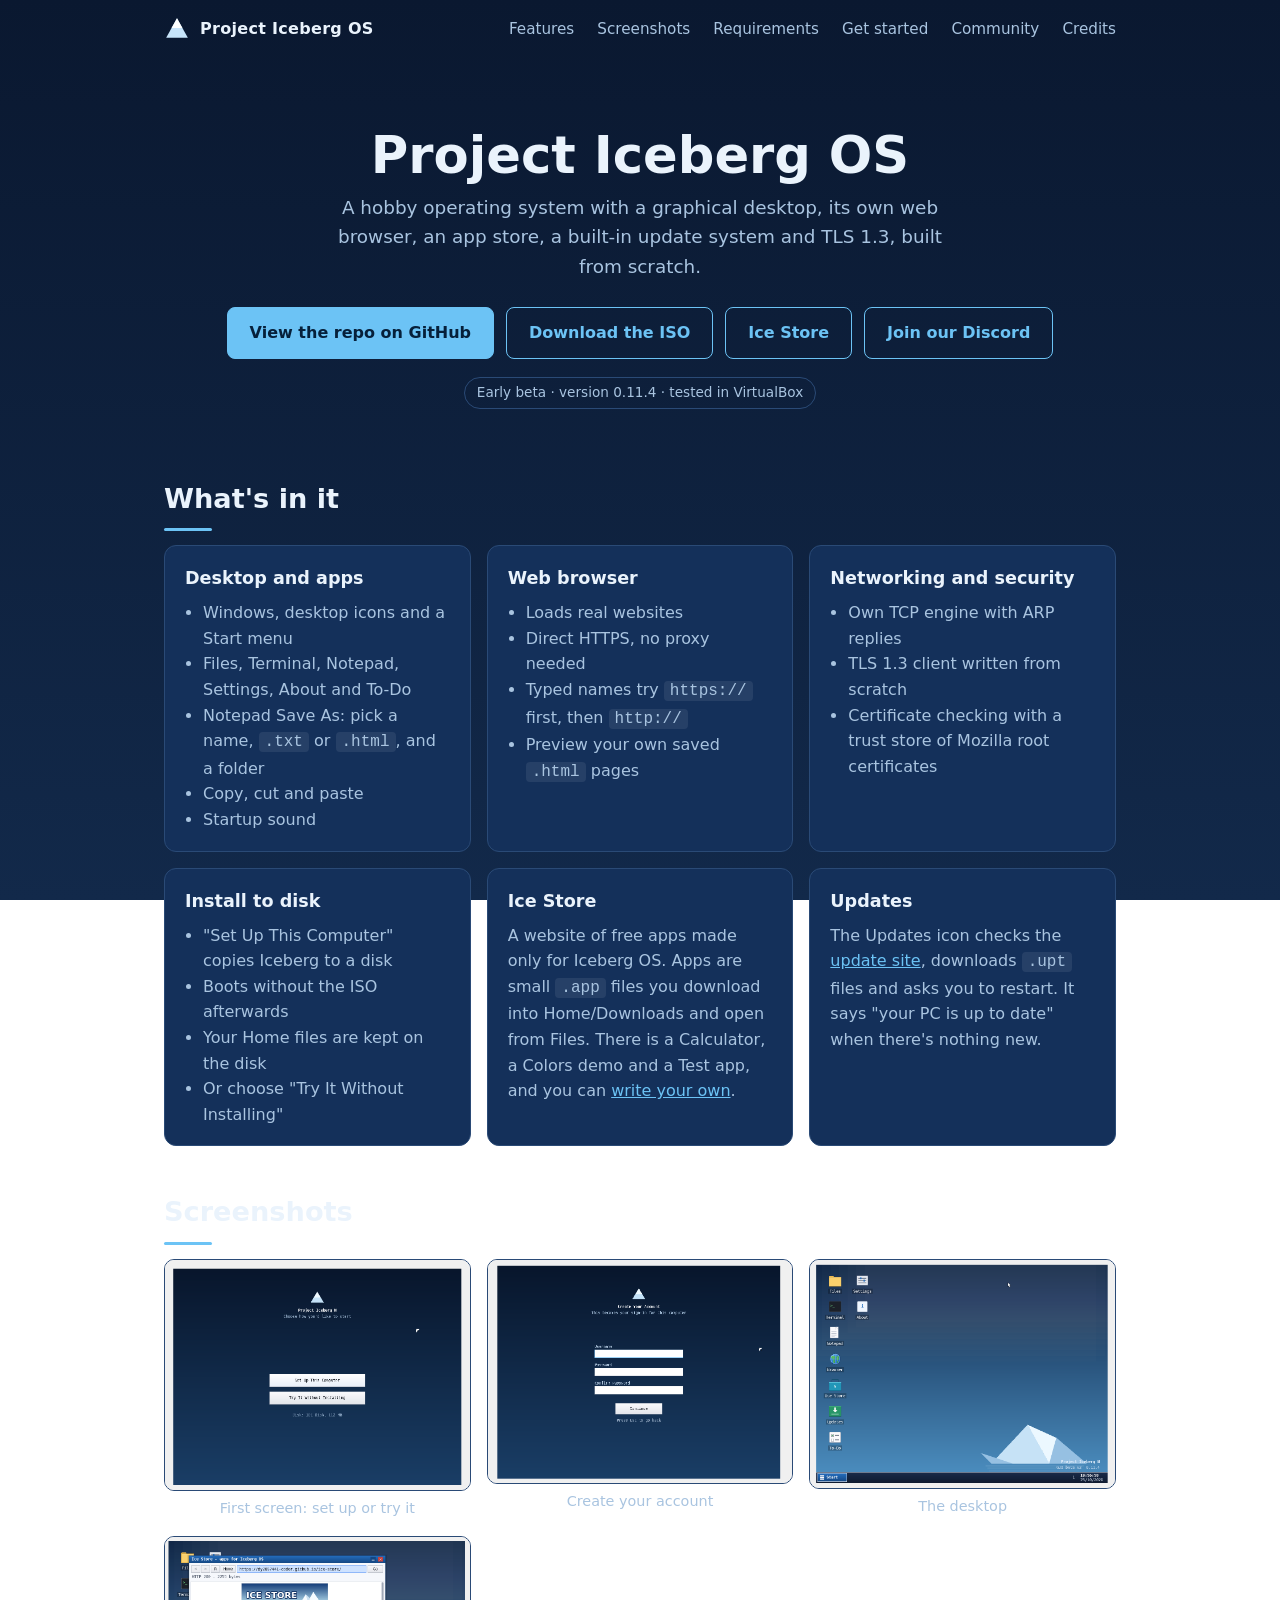
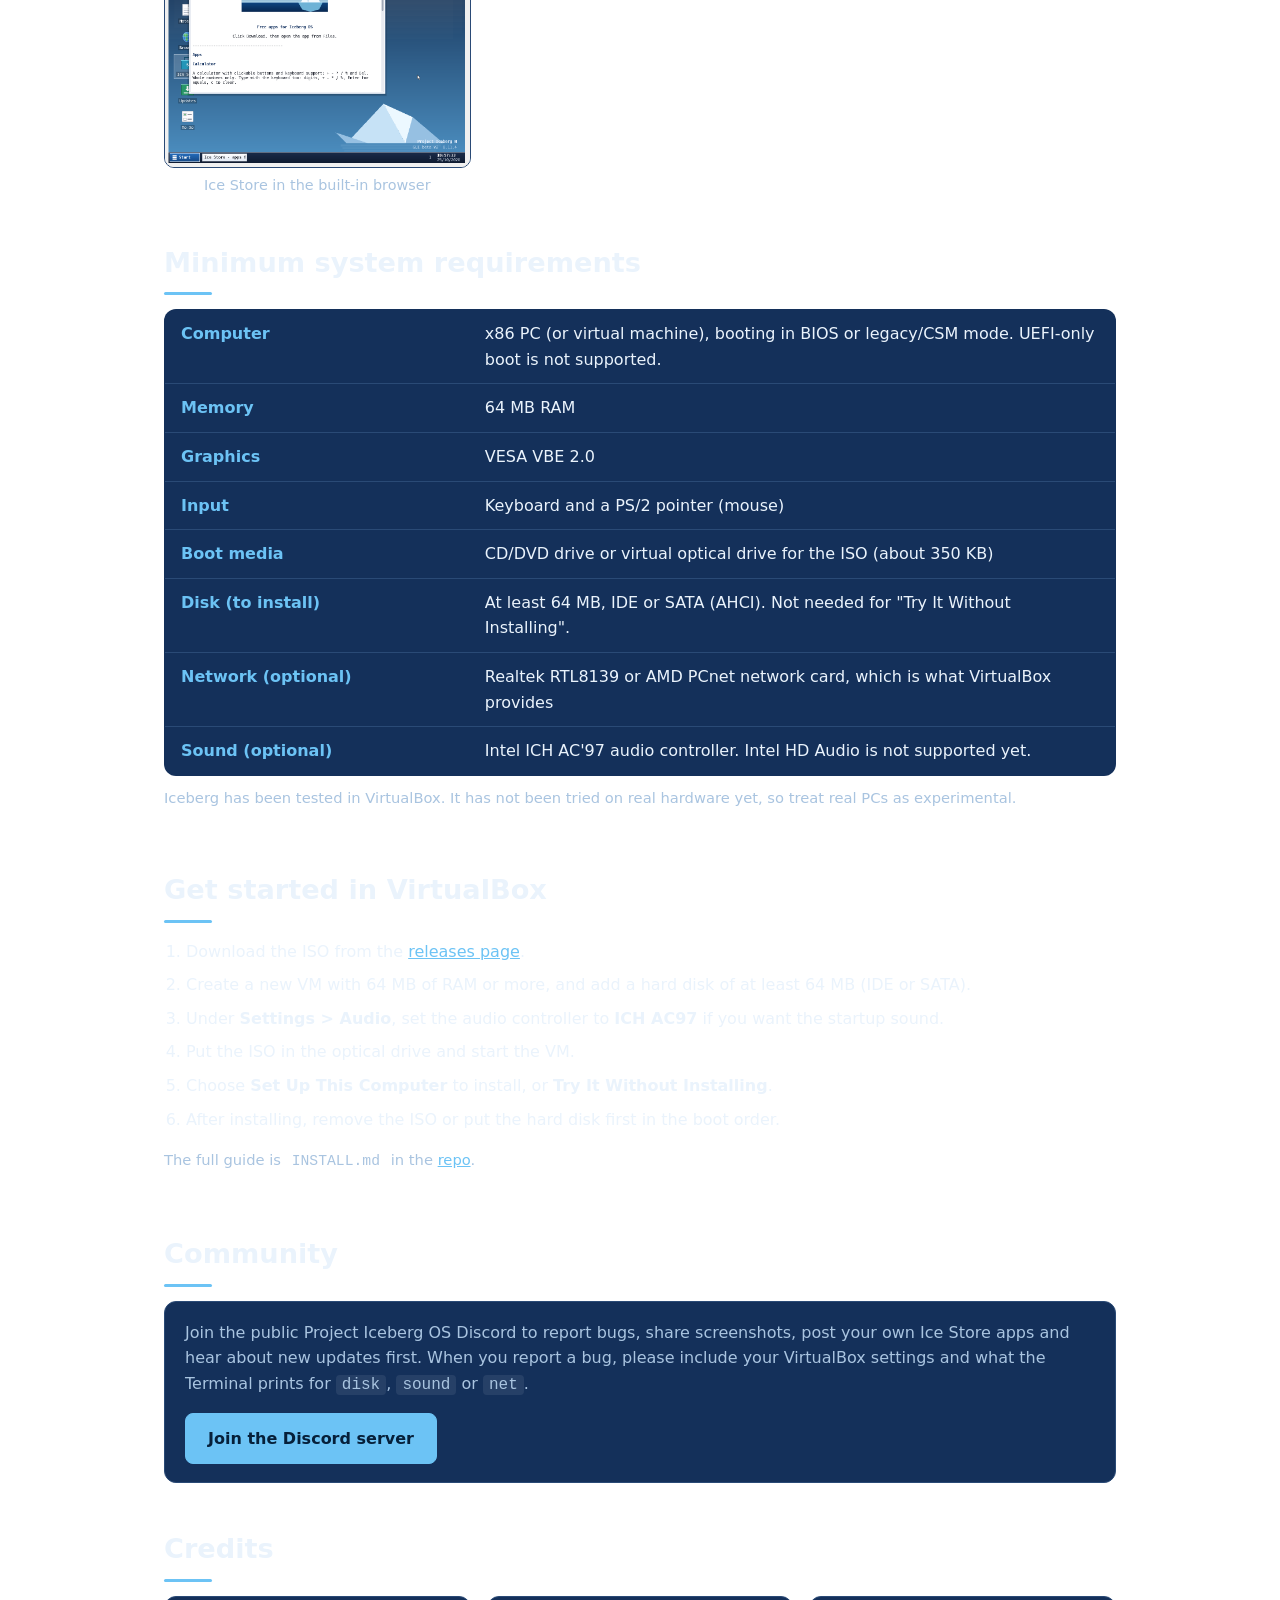
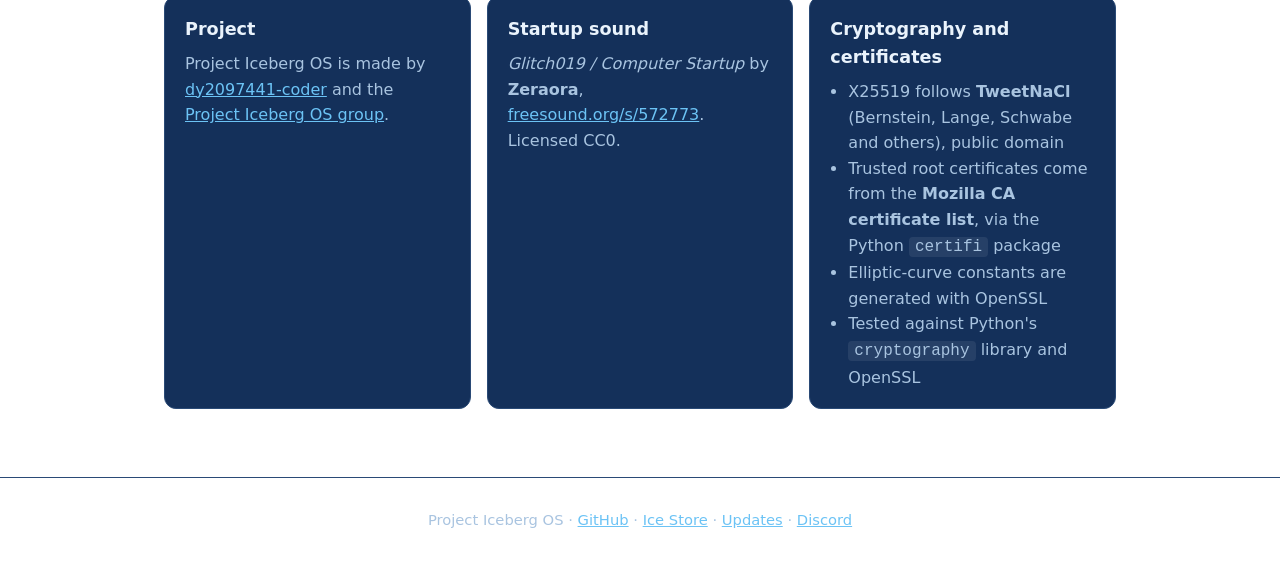
==== commit f1dba19d: "Update index.html" ====
--- a/index.html
+++ b/index.html
@@ -156,10 +156,10 @@
   <section id="screens">
     <h2>Screenshots</h2>
     <div class="grid">
-      <figure><img src="images/installer.png" alt="Setup screen with Set Up This Computer and Try It Without Installing"><figcaption>First screen: set up or try it</figcaption></figure>
-      <figure><img src="images/account.png" alt="Create your account screen"><figcaption>Create your account</figcaption></figure>
-      <figure><img src="images/desktop.png" alt="Iceberg desktop with Files, Terminal, Notepad, Browser, Ice Store, Updates and To-Do icons"><figcaption>The desktop</figcaption></figure>
-      <figure><img src="images/ice-store.png" alt="Ice Store open in the Iceberg browser showing the Calculator app"><figcaption>Ice Store in the built-in browser</figcaption></figure>
+      <figure><img src="installer.png" alt="Setup screen with Set Up This Computer and Try It Without Installing"><figcaption>First screen: set up or try it</figcaption></figure>
+      <figure><img src="account.png" alt="Create your account screen"><figcaption>Create your account</figcaption></figure>
+      <figure><img src="desktop.png" alt="Iceberg desktop with Files, Terminal, Notepad, Browser, Ice Store, Updates and To-Do icons"><figcaption>The desktop</figcaption></figure>
+      <figure><img src="ice-store.png" alt="Ice Store open in the Iceberg browser showing the Calculator app"><figcaption>Ice Store in the built-in browser</figcaption></figure>
     </div>
   </section>
 
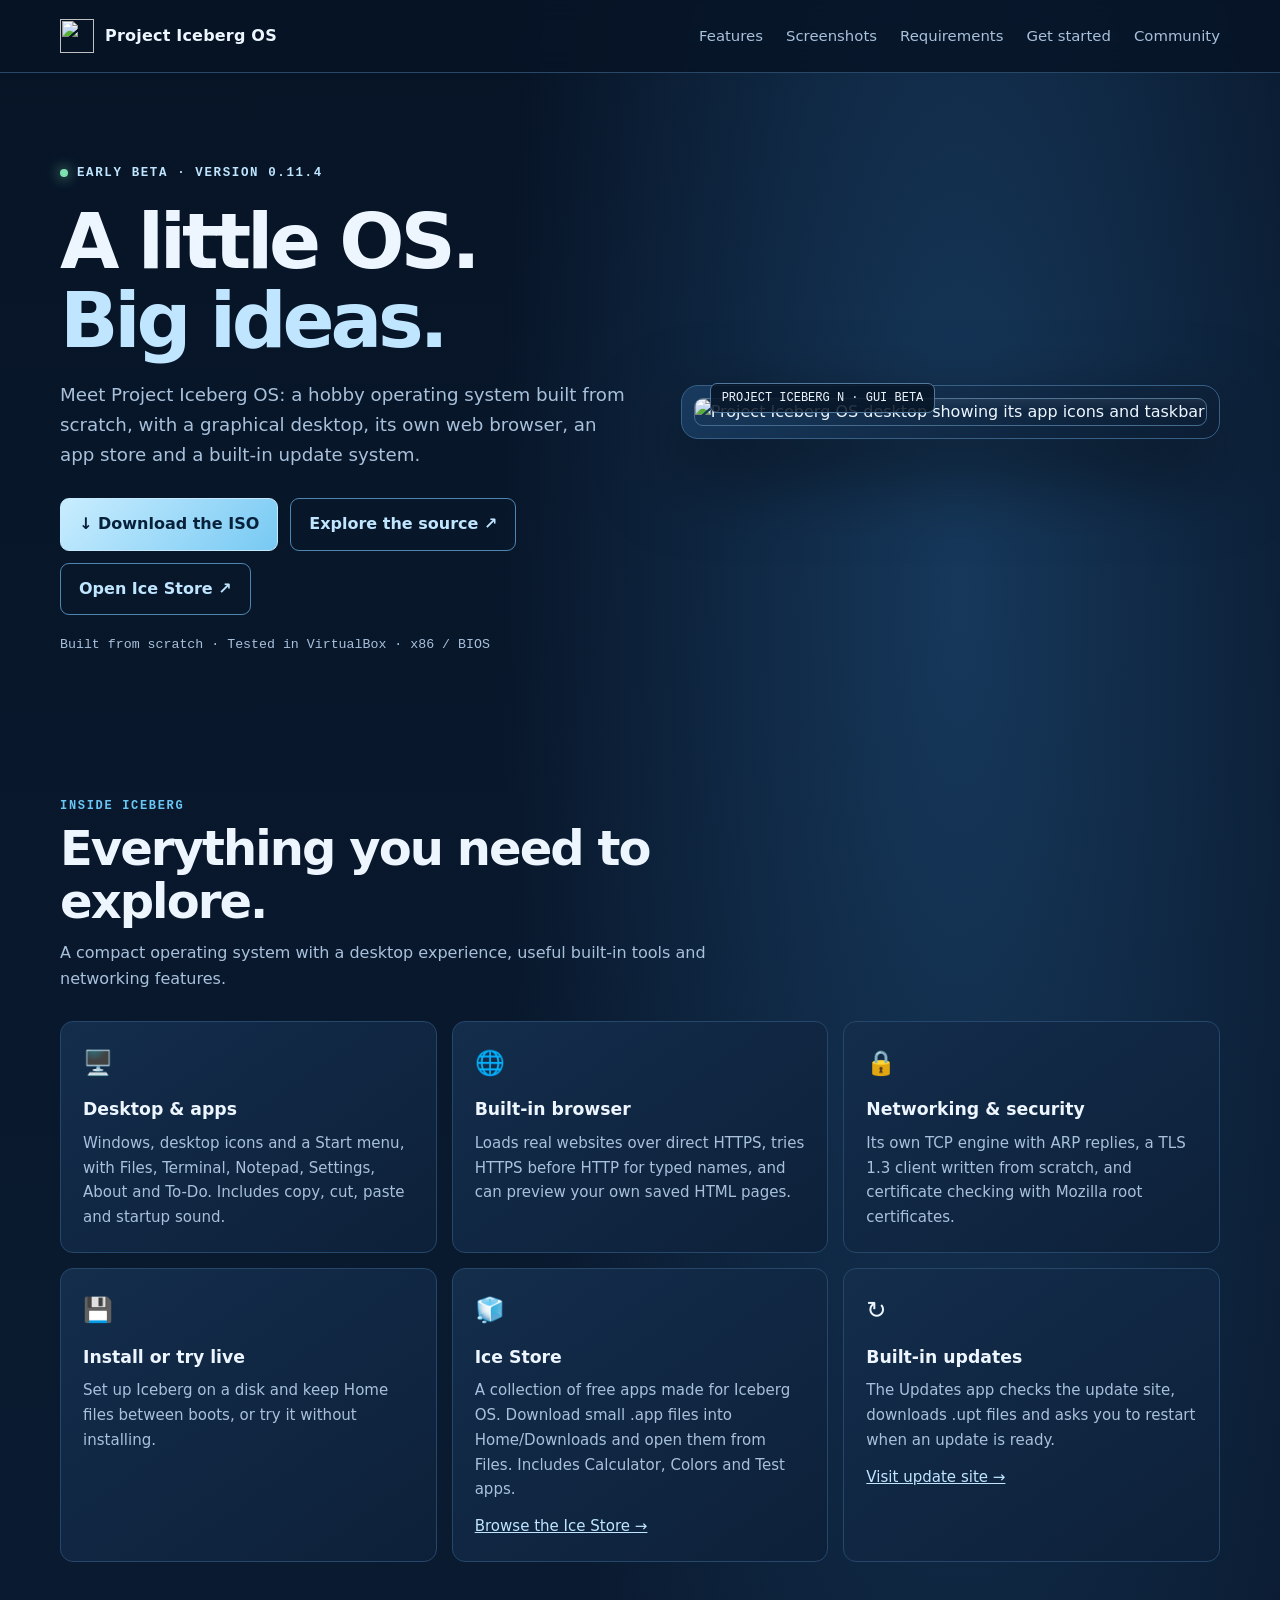
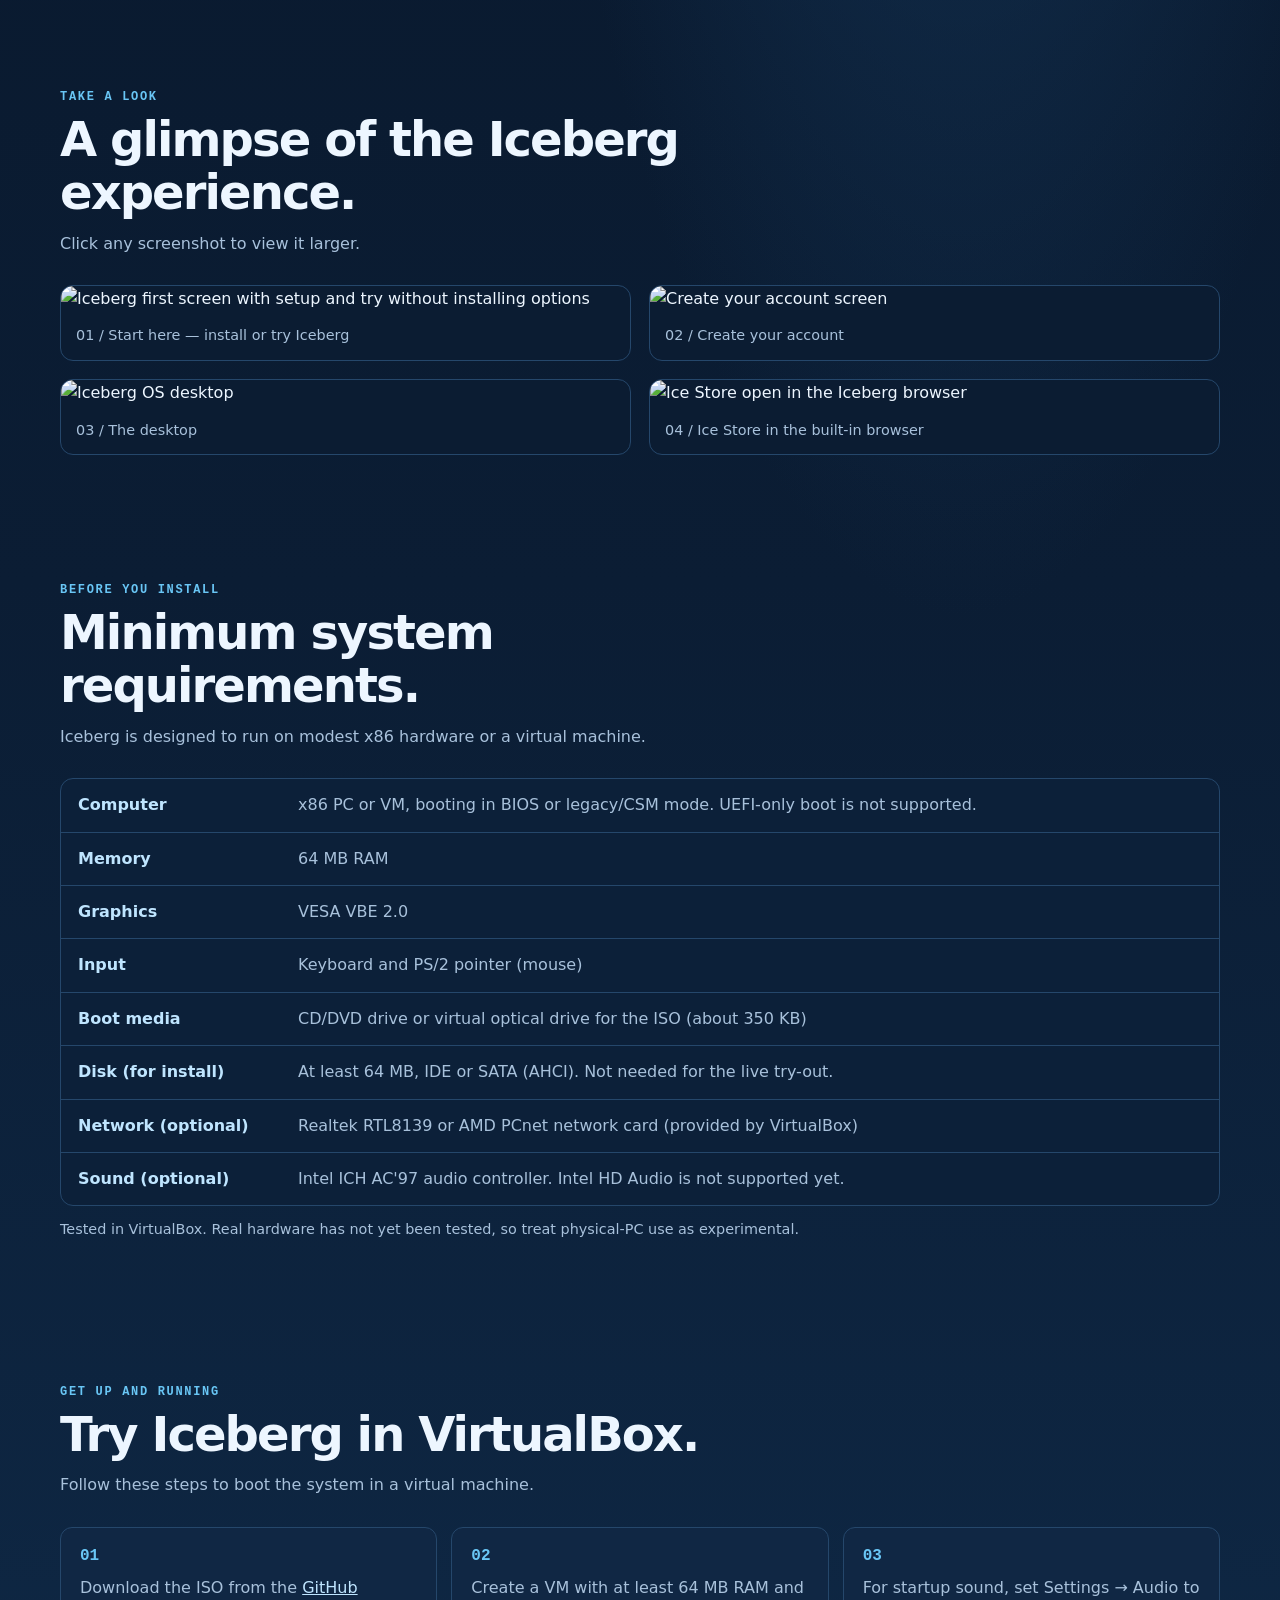
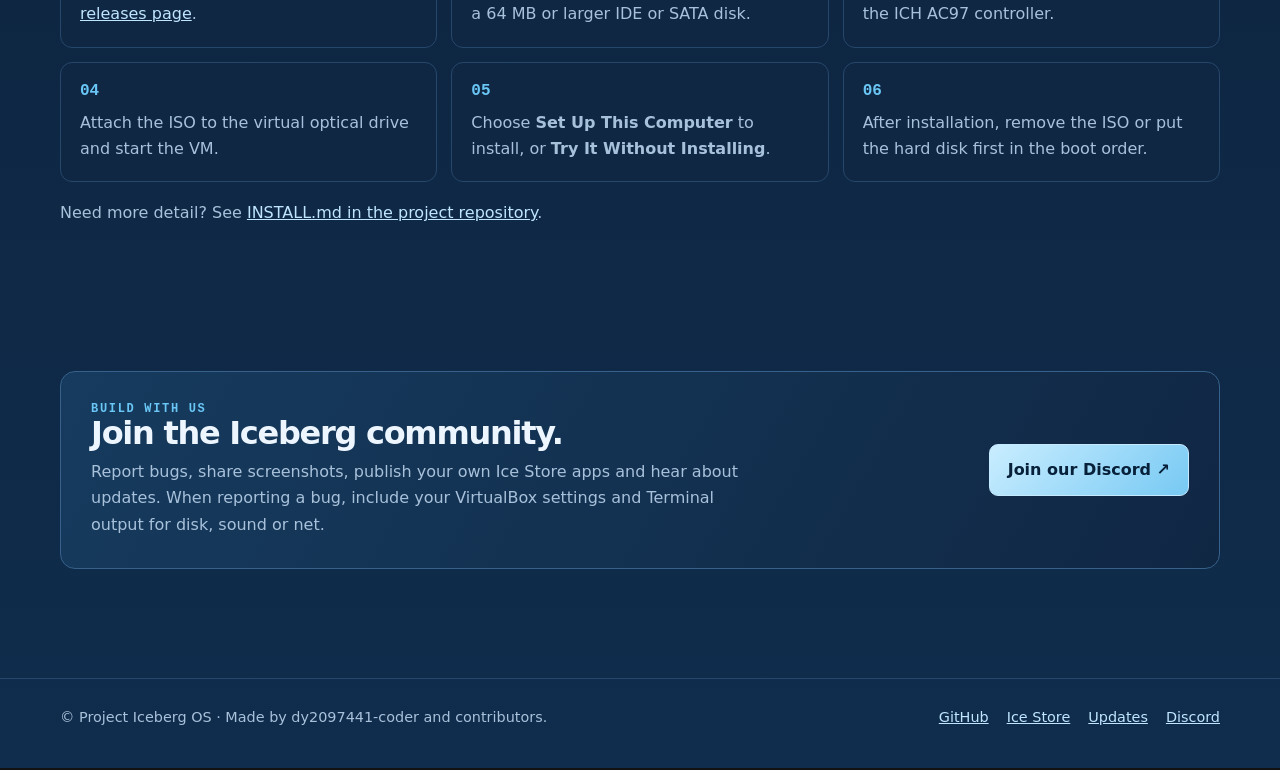
==== commit fdd3a48e: "Refactor index.html for improved structure and styles Updated the HTML structure, improved accessibi" ====
--- a/index.html
+++ b/index.html
@@ -1,234 +1,140 @@
-<!DOCTYPE html>
+<!doctype html>
 <html lang="en">
 <head>
-<meta charset="utf-8">
-<meta name="viewport" content="width=device-width, initial-scale=1">
-<title>Project Iceberg OS</title>
-<meta name="description" content="Project Iceberg OS: a hobby operating system with a graphical desktop, its own web browser, an app store, updates and TLS 1.3.">
-<style>
-  :root {
-    --bg: #0a1830;
-    --bg2: #12294a;
-    --card: #14305a;
-    --ink: #eaf3fc;
-    --muted: #a9c4e0;
-    --accent: #6cc3f5;
-    --accent-ink: #06203a;
-    --line: #2a4a76;
-  }
-  * { box-sizing: border-box; }
-  html { scroll-behavior: smooth; }
-  body {
-    margin: 0;
-    font-family: system-ui, -apple-system, "Segoe UI", Roboto, sans-serif;
-    line-height: 1.6;
-    color: var(--ink);
-    background: linear-gradient(180deg, var(--bg) 0%, var(--bg2) 100%) fixed;
-  }
-  a { color: var(--accent); }
-  header.top {
-    display: flex; flex-wrap: wrap; align-items: center; justify-content: space-between;
-    gap: 12px; padding: 16px 24px; max-width: 1000px; margin: 0 auto;
-  }
-  .brand { font-weight: 700; letter-spacing: .3px; display: flex; align-items: center; gap: 10px; }
-  .brand svg { width: 26px; height: 26px; }
-  nav a { margin-left: 18px; text-decoration: none; color: var(--muted); font-size: .95rem; }
-  nav a:hover { color: var(--ink); }
-  main { max-width: 1000px; margin: 0 auto; padding: 0 24px 60px; }
-  .hero { text-align: center; padding: 48px 0 32px; }
-  .hero img.banner { max-width: 100%; width: 460px; border-radius: 10px; border: 1px solid var(--line); }
-  h1 { font-size: clamp(2rem, 6vw, 3.2rem); margin: 20px 0 8px; line-height: 1.15; }
-  .tag { color: var(--muted); font-size: 1.15rem; max-width: 640px; margin: 0 auto 26px; }
-  .btns { display: flex; flex-wrap: wrap; gap: 12px; justify-content: center; }
-  .btn {
-    display: inline-block; padding: 12px 22px; border-radius: 8px; text-decoration: none; font-weight: 600;
-    border: 1px solid var(--accent); color: var(--accent);
-  }
-  .btn.primary { background: var(--accent); color: var(--accent-ink); }
-  .btn:hover { filter: brightness(1.1); }
-  .badge { display: inline-block; margin-top: 18px; padding: 4px 12px; border: 1px solid var(--line); border-radius: 99px; color: var(--muted); font-size: .85rem; }
-  section { padding: 36px 0 8px; }
-  h2 { font-size: 1.7rem; margin: 0 0 14px; }
-  h2::after { content: ""; display: block; width: 48px; height: 3px; background: var(--accent); margin-top: 8px; border-radius: 2px; }
-  .grid { display: grid; grid-template-columns: repeat(auto-fit, minmax(270px, 1fr)); gap: 16px; }
-  .card { background: var(--card); border: 1px solid var(--line); border-radius: 12px; padding: 18px 20px; }
-  .card h3 { margin: 0 0 8px; font-size: 1.1rem; }
-  .card ul { margin: 0; padding-left: 18px; color: var(--muted); }
-  .card p { margin: 0; color: var(--muted); }
-  figure { margin: 0; }
-  figure img { width: 100%; height: auto; border-radius: 10px; border: 1px solid var(--line); display: block; }
-  figcaption { color: var(--muted); font-size: .9rem; margin-top: 6px; text-align: center; }
-  table { width: 100%; border-collapse: collapse; background: var(--card); border: 1px solid var(--line); border-radius: 12px; overflow: hidden; }
-  th, td { text-align: left; padding: 11px 16px; border-bottom: 1px solid var(--line); vertical-align: top; }
-  th { width: 32%; color: var(--accent); font-weight: 600; }
-  td { color: var(--ink); }
-  tr:last-child th, tr:last-child td { border-bottom: 0; }
-  .scroll { overflow-x: auto; }
-  .note { color: var(--muted); font-size: .92rem; margin-top: 10px; }
-  code, pre { font-family: ui-monospace, SFMono-Regular, Menlo, Consolas, monospace; }
-  code { background: rgba(255,255,255,.08); padding: 1px 6px; border-radius: 4px; }
-  ol.steps { padding-left: 22px; }
-  ol.steps li { margin-bottom: 8px; }
-  footer { text-align: center; color: var(--muted); padding: 30px 24px 40px; border-top: 1px solid var(--line); font-size: .92rem; }
-</style>
+  <meta charset="utf-8">
+  <meta name="viewport" content="width=device-width, initial-scale=1">
+  <meta name="theme-color" content="#08172b">
+  <meta name="description" content="Project Iceberg OS — a hobby operating system with a graphical desktop, browser, app store and built-in updates.">
+  <title>Project Iceberg OS — A little OS with big ideas</title>
+  <link rel="icon" type="image/png" href="assets/yo.png">
+  <style>
+    :root{color-scheme:dark;--bg:#071426;--panel:#0e2340;--panel2:#132e50;--line:#25476b;--text:#edf6ff;--muted:#a8c1db;--ice:#bfe5ff;--blue:#69c6f5;--max:1160px}
+    *{box-sizing:border-box}html{scroll-behavior:smooth;scroll-padding-top:88px}
+    body{margin:0;background:radial-gradient(ellipse at 75% 15%,#16385b 0,transparent 34%),linear-gradient(180deg,#071426,#0b1d34 55%,#102d4d);color:var(--text);font:16px/1.65 Inter,ui-sans-serif,system-ui,-apple-system,"Segoe UI",sans-serif}
+    a{color:var(--ice)}a:hover{color:#fff}.wrap{width:min(var(--max),calc(100% - 44px));margin:auto}
+    .topbar{position:sticky;top:0;z-index:10;background:#071426df;backdrop-filter:blur(14px);border-bottom:1px solid #294766}
+    header{min-height:72px;display:flex;align-items:center;justify-content:space-between;gap:24px}
+    .brand{display:flex;align-items:center;gap:11px;text-decoration:none;color:var(--text);font-weight:800;letter-spacing:.2px}.brand img{width:34px;height:34px;object-fit:contain}
+    nav{display:flex;align-items:center;gap:23px}nav a{text-decoration:none;color:var(--muted);font-size:.93rem}nav a:hover{color:white}
+    .menu{display:none;border:1px solid var(--line);background:var(--panel);color:white;border-radius:9px;padding:8px 12px;font:inherit}
+    .hero{padding:86px 0 70px;display:grid;grid-template-columns:1.03fr .97fr;gap:48px;align-items:center}
+    .eyebrow{display:inline-flex;align-items:center;gap:9px;color:var(--ice);font:700 .78rem ui-monospace,monospace;letter-spacing:.13em;text-transform:uppercase}
+    .dot{width:8px;height:8px;border-radius:50%;background:#7ee0b1;box-shadow:0 0 14px #7ee0b1}
+    h1{font-size:clamp(2.8rem,6vw,5.3rem);line-height:1.02;letter-spacing:-.055em;margin:18px 0 20px}
+    h1 span{color:var(--ice)}.lead{font-size:1.14rem;color:var(--muted);max-width:610px;margin:0 0 28px}
+    .actions{display:flex;flex-wrap:wrap;gap:12px}.btn{display:inline-flex;align-items:center;justify-content:center;gap:9px;padding:12px 18px;border-radius:9px;border:1px solid #4f86b1;color:var(--ice);text-decoration:none;font-weight:700;transition:.18s ease}
+    .btn:hover{transform:translateY(-2px);filter:brightness(1.12)}.btn.primary{background:linear-gradient(135deg,#c9edff,#77c9f3);color:#08213a;border-color:#c5eaff}
+    .version{margin-top:22px;color:var(--muted);font: .83rem ui-monospace,monospace}
+    .preview{position:relative;padding:12px;border:1px solid #386087;border-radius:17px;background:linear-gradient(145deg,#183a5e,#0b1d33);box-shadow:0 30px 80px #0008}
+    .preview:before{content:"";position:absolute;inset:12px;border-radius:10px;background:linear-gradient(180deg,#fff1,transparent 45%);pointer-events:none}
+    .preview img{display:block;width:100%;height:auto;border-radius:9px;border:1px solid #456b8e}
+    .preview-label{position:absolute;left:28px;bottom:25px;padding:7px 11px;border-radius:7px;background:#071426d9;border:1px solid #52799c;font: .75rem ui-monospace,monospace}
+    section{padding:64px 0}.section-head{max-width:700px;margin-bottom:28px}.kicker{color:var(--blue);font:700 .75rem ui-monospace,monospace;letter-spacing:.14em;text-transform:uppercase}
+    h2{font-size:clamp(2rem,4vw,3rem);letter-spacing:-.04em;line-height:1.1;margin:9px 0 12px}.section-head p{color:var(--muted);margin:0}
+    .features{display:grid;grid-template-columns:repeat(3,1fr);gap:15px}.card{background:linear-gradient(145deg,#132d4b,#0d2039);border:1px solid var(--line);border-radius:13px;padding:22px;min-height:190px}
+    .card .icon{font-size:1.5rem}.card h3{margin:12px 0 7px;font-size:1.08rem}.card p,.card li{color:var(--muted);font-size:.94rem}.card p{margin:0}.card ul{padding-left:19px;margin:8px 0 0}
+    .screens{display:grid;grid-template-columns:repeat(2,1fr);gap:18px}.shot{margin:0;overflow:hidden;border:1px solid var(--line);border-radius:13px;background:#0b1c32;cursor:zoom-in}.shot img{display:block;width:100%;height:auto;transition:transform .3s}.shot:hover img{transform:scale(1.025)}figcaption{padding:12px 15px;color:var(--muted);font-size:.9rem}
+    .specs{border:1px solid var(--line);border-radius:13px;overflow:hidden;background:#0c2039}.spec{display:grid;grid-template-columns:220px 1fr;border-bottom:1px solid var(--line)}.spec:last-child{border:0}.spec strong{padding:13px 17px;color:var(--ice);font-weight:650}.spec span{padding:13px 17px;color:var(--muted)}
+    .steps{counter-reset:step;display:grid;grid-template-columns:repeat(3,1fr);gap:14px}.step{counter-increment:step;background:#102744;border:1px solid var(--line);border-radius:12px;padding:19px}.step:before{content:"0" counter(step);display:block;color:var(--blue);font:700 1rem ui-monospace,monospace;margin-bottom:10px}.step p{margin:0;color:var(--muted)}
+    .community{display:flex;align-items:center;justify-content:space-between;gap:24px;padding:30px;background:linear-gradient(120deg,#163b5e,#102744);border:1px solid #37618a;border-radius:15px}.community h2{font-size:2rem;margin:0 0 8px}.community p{color:var(--muted);margin:0;max-width:650px}
+    footer{margin-top:45px;border-top:1px solid var(--line);padding:27px 0 38px;color:var(--muted);font-size:.9rem}.foot{display:flex;justify-content:space-between;gap:20px;flex-wrap:wrap}.footlinks{display:flex;gap:18px;flex-wrap:wrap}
+    .modal{position:fixed;inset:0;z-index:30;background:#020914ed;display:none;align-items:center;justify-content:center;padding:25px}.modal.open{display:flex}.modal img{max-width:min(1100px,96vw);max-height:90vh;border:1px solid #6083a5;border-radius:10px}.close{position:absolute;top:18px;right:22px;border:1px solid #7795b2;border-radius:50%;width:42px;height:42px;background:#102744;color:white;font-size:1.4rem;cursor:pointer}
+    @media(max-width:850px){.hero{grid-template-columns:1fr;padding-top:60px}.preview{max-width:680px}.features{grid-template-columns:repeat(2,1fr)}nav{gap:13px}}
+    @media(max-width:650px){.wrap{width:min(100% - 30px,var(--max))}header{min-height:64px}.menu{display:block}nav{display:none;position:absolute;top:64px;left:0;right:0;padding:14px 20px 18px;background:#071426f7;border-bottom:1px solid var(--line);flex-direction:column;align-items:flex-start}nav.open{display:flex}nav a{padding:5px 0}.hero{padding:48px 0 42px;gap:30px}.features,.screens,.steps{grid-template-columns:1fr}section{padding:46px 0}.spec{grid-template-columns:1fr}.spec strong{padding-bottom:0}.spec span{padding-top:4px}.community{align-items:flex-start;flex-direction:column}.actions .btn{flex:1 1 100%}}
+    @media(prefers-reduced-motion:reduce){html{scroll-behavior:auto}*,*:before,*:after{transition:none!important}}
+  </style>
 </head>
 <body>
+  <div class="topbar"><header class="wrap">
+    <a class="brand" href="#"><img src="assets/yo.png" alt="">Project Iceberg OS</a>
+    <button class="menu" aria-expanded="false" aria-controls="nav">Menu ☰</button>
+    <nav id="nav" aria-label="Main navigation">
+      <a href="#features">Features</a><a href="#screens">Screenshots</a><a href="#requirements">Requirements</a><a href="#start">Get started</a><a href="#community">Community</a>
+    </nav>
+  </header></div>
+  <main>
+    <div class="wrap hero">
+      <div>
+        <div class="eyebrow"><i class="dot"></i> Early beta · version 0.11.4</div>
+        <h1>A little OS.<br><span>Big ideas.</span></h1>
+        <p class="lead">Meet Project Iceberg OS: a hobby operating system built from scratch, with a graphical desktop, its own web browser, an app store and a built-in update system.</p>
+        <div class="actions">
+          <a class="btn primary" href="https://github.com/dy2097441-coder/Project-iceberg-OS-group/releases">↓ Download the ISO</a>
+          <a class="btn" href="https://github.com/dy2097441-coder/Project-iceberg-OS-group">Explore the source ↗</a>
+          <a class="btn" href="https://dy2097441-coder.github.io/ice-store/">Open Ice Store ↗</a>
+        </div>
+        <p class="version">Built from scratch · Tested in VirtualBox · x86 / BIOS</p>
+      </div>
+      <div class="preview"><img src="assets/desktop.png" alt="Project Iceberg OS desktop showing its app icons and taskbar"><span class="preview-label">PROJECT ICEBERG N · GUI BETA</span></div>
+    </div>
 
-<header class="top">
-  <div class="brand">
-    <svg viewBox="0 0 24 24" aria-hidden="true"><polygon points="12,2 22,20 2,20" fill="#c7e4fa"/><polygon points="12,2 17,11 7,11" fill="#ffffff"/></svg>
-    Project Iceberg OS
-  </div>
-  <nav>
-    <a href="#features">Features</a>
-    <a href="#screens">Screenshots</a>
-    <a href="#requirements">Requirements</a>
-    <a href="#start">Get started</a>
-    <a href="#community">Community</a>
-    <a href="#credits">Credits</a>
-  </nav>
-</header>
+    <section id="features"><div class="wrap">
+      <div class="section-head"><div class="kicker">Inside Iceberg</div><h2>Everything you need to explore.</h2><p>A compact operating system with a desktop experience, useful built-in tools and networking features.</p></div>
+      <div class="features">
+        <article class="card"><div class="icon">🖥️</div><h3>Desktop & apps</h3><p>Windows, desktop icons and a Start menu, with Files, Terminal, Notepad, Settings, About and To-Do. Includes copy, cut, paste and startup sound.</p></article>
+        <article class="card"><div class="icon">🌐</div><h3>Built-in browser</h3><p>Loads real websites over direct HTTPS, tries HTTPS before HTTP for typed names, and can preview your own saved HTML pages.</p></article>
+        <article class="card"><div class="icon">🔒</div><h3>Networking & security</h3><p>Its own TCP engine with ARP replies, a TLS 1.3 client written from scratch, and certificate checking with Mozilla root certificates.</p></article>
+        <article class="card"><div class="icon">💾</div><h3>Install or try live</h3><p>Set up Iceberg on a disk and keep Home files between boots, or try it without installing.</p></article>
+        <article class="card"><div class="icon">🧊</div><h3>Ice Store</h3><p>A collection of free apps made for Iceberg OS. Download small .app files into Home/Downloads and open them from Files. Includes Calculator, Colors and Test apps.</p><p style="margin-top:12px"><a href="https://dy2097441-coder.github.io/ice-store/">Browse the Ice Store →</a></p></article>
+        <article class="card"><div class="icon">↻</div><h3>Built-in updates</h3><p>The Updates app checks the update site, downloads .upt files and asks you to restart when an update is ready.</p><p style="margin-top:12px"><a href="https://dy2097441-coder.github.io/ice-updates/">Visit update site →</a></p></article>
+      </div>
+    </div></section>
 
-<main>
+    <section id="screens"><div class="wrap">
+      <div class="section-head"><div class="kicker">Take a look</div><h2>A glimpse of the Iceberg experience.</h2><p>Click any screenshot to view it larger.</p></div>
+      <div class="screens">
+        <figure class="shot"><img src="assets/installer.png" alt="Iceberg first screen with setup and try without installing options"><figcaption>01 / Start here — install or try Iceberg</figcaption></figure>
+        <figure class="shot"><img src="assets/account.png" alt="Create your account screen"><figcaption>02 / Create your account</figcaption></figure>
+        <figure class="shot"><img src="assets/desktop.png" alt="Iceberg OS desktop"><figcaption>03 / The desktop</figcaption></figure>
+        <figure class="shot"><img src="assets/ice-store.png" alt="Ice Store open in the Iceberg browser"><figcaption>04 / Ice Store in the built-in browser</figcaption></figure>
+      </div>
+    </div></section>
 
-  <div class="hero">
-    <h1>Project Iceberg OS</h1>
-    <p class="tag">A hobby operating system with a graphical desktop, its own web browser, an app store, a built-in update system and TLS 1.3, built from scratch.</p>
-    <div class="btns">
-      <a class="btn primary" href="https://github.com/dy2097441-coder/Project-iceberg-OS-group">View the repo on GitHub</a>
-      <a class="btn" href="https://github.com/dy2097441-coder/Project-iceberg-OS-group/releases">Download the ISO</a>
-      <a class="btn" href="https://dy2097441-coder.github.io/ice-store/">Ice Store</a>
-      <a class="btn" href="https://discord.gg/M9C3223VEU">Join our Discord</a>
-    </div>
-    <span class="badge">Early beta · version 0.11.4 · tested in VirtualBox</span>
-  </div>
+    <section id="requirements"><div class="wrap">
+      <div class="section-head"><div class="kicker">Before you install</div><h2>Minimum system requirements.</h2><p>Iceberg is designed to run on modest x86 hardware or a virtual machine.</p></div>
+      <div class="specs">
+        <div class="spec"><strong>Computer</strong><span>x86 PC or VM, booting in BIOS or legacy/CSM mode. UEFI-only boot is not supported.</span></div>
+        <div class="spec"><strong>Memory</strong><span>64 MB RAM</span></div>
+        <div class="spec"><strong>Graphics</strong><span>VESA VBE 2.0</span></div>
+        <div class="spec"><strong>Input</strong><span>Keyboard and PS/2 pointer (mouse)</span></div>
+        <div class="spec"><strong>Boot media</strong><span>CD/DVD drive or virtual optical drive for the ISO (about 350 KB)</span></div>
+        <div class="spec"><strong>Disk (for install)</strong><span>At least 64 MB, IDE or SATA (AHCI). Not needed for the live try-out.</span></div>
+        <div class="spec"><strong>Network (optional)</strong><span>Realtek RTL8139 or AMD PCnet network card (provided by VirtualBox)</span></div>
+        <div class="spec"><strong>Sound (optional)</strong><span>Intel ICH AC'97 audio controller. Intel HD Audio is not supported yet.</span></div>
+      </div>
+      <p style="color:var(--muted);font-size:.9rem;margin-top:12px">Tested in VirtualBox. Real hardware has not yet been tested, so treat physical-PC use as experimental.</p>
+    </div></section>
 
-  <section id="features">
-    <h2>What's in it</h2>
-    <div class="grid">
-      <div class="card">
-        <h3>Desktop and apps</h3>
-        <ul>
-          <li>Windows, desktop icons and a Start menu</li>
-          <li>Files, Terminal, Notepad, Settings, About and To-Do</li>
-          <li>Notepad Save As: pick a name, <code>.txt</code> or <code>.html</code>, and a folder</li>
-          <li>Copy, cut and paste</li>
-          <li>Startup sound</li>
-        </ul>
+    <section id="start"><div class="wrap">
+      <div class="section-head"><div class="kicker">Get up and running</div><h2>Try Iceberg in VirtualBox.</h2><p>Follow these steps to boot the system in a virtual machine.</p></div>
+      <div class="steps">
+        <article class="step"><p>Download the ISO from the <a href="https://github.com/dy2097441-coder/Project-iceberg-OS-group/releases">GitHub releases page</a>.</p></article>
+        <article class="step"><p>Create a VM with at least 64 MB RAM and a 64 MB or larger IDE or SATA disk.</p></article>
+        <article class="step"><p>For startup sound, set Settings → Audio to the ICH AC97 controller.</p></article>
+        <article class="step"><p>Attach the ISO to the virtual optical drive and start the VM.</p></article>
+        <article class="step"><p>Choose <strong>Set Up This Computer</strong> to install, or <strong>Try It Without Installing</strong>.</p></article>
+        <article class="step"><p>After installation, remove the ISO or put the hard disk first in the boot order.</p></article>
       </div>
-      <div class="card">
-        <h3>Web browser</h3>
-        <ul>
-          <li>Loads real websites</li>
-          <li>Direct HTTPS, no proxy needed</li>
-          <li>Typed names try <code>https://</code> first, then <code>http://</code></li>
-          <li>Preview your own saved <code>.html</code> pages</li>
-        </ul>
-      </div>
-      <div class="card">
-        <h3>Networking and security</h3>
-        <ul>
-          <li>Own TCP engine with ARP replies</li>
-          <li>TLS 1.3 client written from scratch</li>
-          <li>Certificate checking with a trust store of Mozilla root certificates</li>
-        </ul>
-      </div>
-      <div class="card">
-        <h3>Install to disk</h3>
-        <ul>
-          <li>"Set Up This Computer" copies Iceberg to a disk</li>
-          <li>Boots without the ISO afterwards</li>
-          <li>Your Home files are kept on the disk</li>
-          <li>Or choose "Try It Without Installing"</li>
-        </ul>
-      </div>
-      <div class="card">
-        <h3>Ice Store</h3>
-        <p>A website of free apps made only for Iceberg OS. Apps are small <code>.app</code> files you download into Home/Downloads and open from Files. There is a Calculator, a Colors demo and a Test app, and you can <a href="https://dy2097441-coder.github.io/ice-store/">write your own</a>.</p>
-      </div>
-      <div class="card">
-        <h3>Updates</h3>
-        <p>The Updates icon checks the <a href="https://dy2097441-coder.github.io/ice-updates/">update site</a>, downloads <code>.upt</code> files and asks you to restart. It says "your PC is up to date" when there's nothing new.</p>
-      </div>
-    </div>
-  </section>
+      <p style="color:var(--muted);margin-top:18px">Need more detail? See <a href="https://github.com/dy2097441-coder/Project-iceberg-OS-group">INSTALL.md in the project repository</a>.</p>
+    </div></section>
 
-  <section id="screens">
-    <h2>Screenshots</h2>
-    <div class="grid">
-      <figure><img src="installer.png" alt="Setup screen with Set Up This Computer and Try It Without Installing"><figcaption>First screen: set up or try it</figcaption></figure>
-      <figure><img src="account.png" alt="Create your account screen"><figcaption>Create your account</figcaption></figure>
-      <figure><img src="desktop.png" alt="Iceberg desktop with Files, Terminal, Notepad, Browser, Ice Store, Updates and To-Do icons"><figcaption>The desktop</figcaption></figure>
-      <figure><img src="ice-store.png" alt="Ice Store open in the Iceberg browser showing the Calculator app"><figcaption>Ice Store in the built-in browser</figcaption></figure>
-    </div>
-  </section>
-
-  <section id="requirements">
-    <h2>Minimum system requirements</h2>
-    <div class="scroll">
-    <table>
-      <tr><th>Computer</th><td>x86 PC (or virtual machine), booting in BIOS or legacy/CSM mode. UEFI-only boot is not supported.</td></tr>
-      <tr><th>Memory</th><td>64 MB RAM</td></tr>
-      <tr><th>Graphics</th><td>VESA VBE 2.0</td></tr>
-      <tr><th>Input</th><td>Keyboard and a PS/2 pointer (mouse)</td></tr>
-      <tr><th>Boot media</th><td>CD/DVD drive or virtual optical drive for the ISO (about 350 KB)</td></tr>
-      <tr><th>Disk (to install)</th><td>At least 64 MB, IDE or SATA (AHCI). Not needed for "Try It Without Installing".</td></tr>
-      <tr><th>Network (optional)</th><td>Realtek RTL8139 or AMD PCnet network card, which is what VirtualBox provides</td></tr>
-      <tr><th>Sound (optional)</th><td>Intel ICH AC'97 audio controller. Intel HD Audio is not supported yet.</td></tr>
-    </table>
-    </div>
-    <p class="note">Iceberg has been tested in VirtualBox. It has not been tried on real hardware yet, so treat real PCs as experimental.</p>
-  </section>
-
-  <section id="start">
-    <h2>Get started in VirtualBox</h2>
-    <ol class="steps">
-      <li>Download the ISO from the <a href="https://github.com/dy2097441-coder/Project-iceberg-OS-group/releases">releases page</a>.</li>
-      <li>Create a new VM with 64 MB of RAM or more, and add a hard disk of at least 64 MB (IDE or SATA).</li>
-      <li>Under <strong>Settings &gt; Audio</strong>, set the audio controller to <strong>ICH AC97</strong> if you want the startup sound.</li>
-      <li>Put the ISO in the optical drive and start the VM.</li>
-      <li>Choose <strong>Set Up This Computer</strong> to install, or <strong>Try It Without Installing</strong>.</li>
-      <li>After installing, remove the ISO or put the hard disk first in the boot order.</li>
-    </ol>
-    <p class="note">The full guide is <code>INSTALL.md</code> in the <a href="https://github.com/dy2097441-coder/Project-iceberg-OS-group">repo</a>.</p>
-  </section>
-
-  <section id="community">
-    <h2>Community</h2>
-    <div class="card">
-      <p>Join the public Project Iceberg OS Discord to report bugs, share screenshots, post your own Ice Store apps and hear about new updates first. When you report a bug, please include your VirtualBox settings and what the Terminal prints for <code>disk</code>, <code>sound</code> or <code>net</code>.</p>
-      <p style="margin-top:14px"><a class="btn primary" href="https://discord.gg/M9C3223VEU">Join the Discord server</a></p>
-    </div>
-  </section>
-
-  <section id="credits">
-    <h2>Credits</h2>
-    <div class="grid">
-      <div class="card">
-        <h3>Project</h3>
-        <p>Project Iceberg OS is made by <a href="https://github.com/dy2097441-coder">dy2097441-coder</a> and the <a href="https://github.com/dy2097441-coder/Project-iceberg-OS-group">Project Iceberg OS group</a>.</p>
-      </div>
-      <div class="card">
-        <h3>Startup sound</h3>
-        <p><em>Glitch019 / Computer Startup</em> by <strong>Zeraora</strong>, <a href="https://freesound.org/s/572773/">freesound.org/s/572773</a>. Licensed CC0.</p>
-      </div>
-      <div class="card">
-        <h3>Cryptography and certificates</h3>
-        <ul>
-          <li>X25519 follows <strong>TweetNaCl</strong> (Bernstein, Lange, Schwabe and others), public domain</li>
-          <li>Trusted root certificates come from the <strong>Mozilla CA certificate list</strong>, via the Python <code>certifi</code> package</li>
-          <li>Elliptic-curve constants are generated with OpenSSL</li>
-          <li>Tested against Python's <code>cryptography</code> library and OpenSSL</li>
-        </ul>
-      </div>
-    </div>
-  </section>
-
-</main>
-
-<footer>
-  Project Iceberg OS · <a href="https://github.com/dy2097441-coder/Project-iceberg-OS-group">GitHub</a> · <a href="https://dy2097441-coder.github.io/ice-store/">Ice Store</a> · <a href="https://dy2097441-coder.github.io/ice-updates/">Updates</a> · <a href="https://discord.gg/M9C3223VEU">Discord</a>
-</footer>
-
+    <section id="community"><div class="wrap community">
+      <div><div class="kicker">Build with us</div><h2>Join the Iceberg community.</h2><p>Report bugs, share screenshots, publish your own Ice Store apps and hear about updates. When reporting a bug, include your VirtualBox settings and Terminal output for disk, sound or net.</p></div>
+      <a class="btn primary" href="https://discord.gg/M9C3223VEU">Join our Discord ↗</a>
+    </div></section>
+  </main>
+  <footer><div class="wrap foot"><span>© Project Iceberg OS · Made by dy2097441-coder and contributors.</span><div class="footlinks"><a href="https://github.com/dy2097441-coder/Project-iceberg-OS-group">GitHub</a><a href="https://dy2097441-coder.github.io/ice-store/">Ice Store</a><a href="https://dy2097441-coder.github.io/ice-updates/">Updates</a><a href="https://discord.gg/M9C3223VEU">Discord</a></div></div></footer>
+  <div class="modal" role="dialog" aria-modal="true" aria-label="Screenshot preview"><button class="close" aria-label="Close preview">×</button><img alt="" src=""></div>
+  <script>
+    const menu=document.querySelector('.menu'),nav=document.querySelector('#nav');
+    menu.addEventListener('click',()=>{const open=nav.classList.toggle('open');menu.setAttribute('aria-expanded',String(open));});
+    nav.querySelectorAll('a').forEach(a=>a.addEventListener('click',()=>{nav.classList.remove('open');menu.setAttribute('aria-expanded','false')}));
+    const modal=document.querySelector('.modal'),modalImg=modal.querySelector('img');
+    document.querySelectorAll('.shot img').forEach(img=>img.addEventListener('click',()=>{modalImg.src=img.src;modalImg.alt=img.alt;modal.classList.add('open')}));
+    function closeModal(){modal.classList.remove('open');modalImg.src=''}
+    modal.querySelector('.close').addEventListener('click',closeModal);
+    modal.addEventListener('click',e=>{if(e.target===modal)closeModal()});
+    document.addEventListener('keydown',e=>{if(e.key==='Escape')closeModal()});
+  </script>
 </body>
 </html>
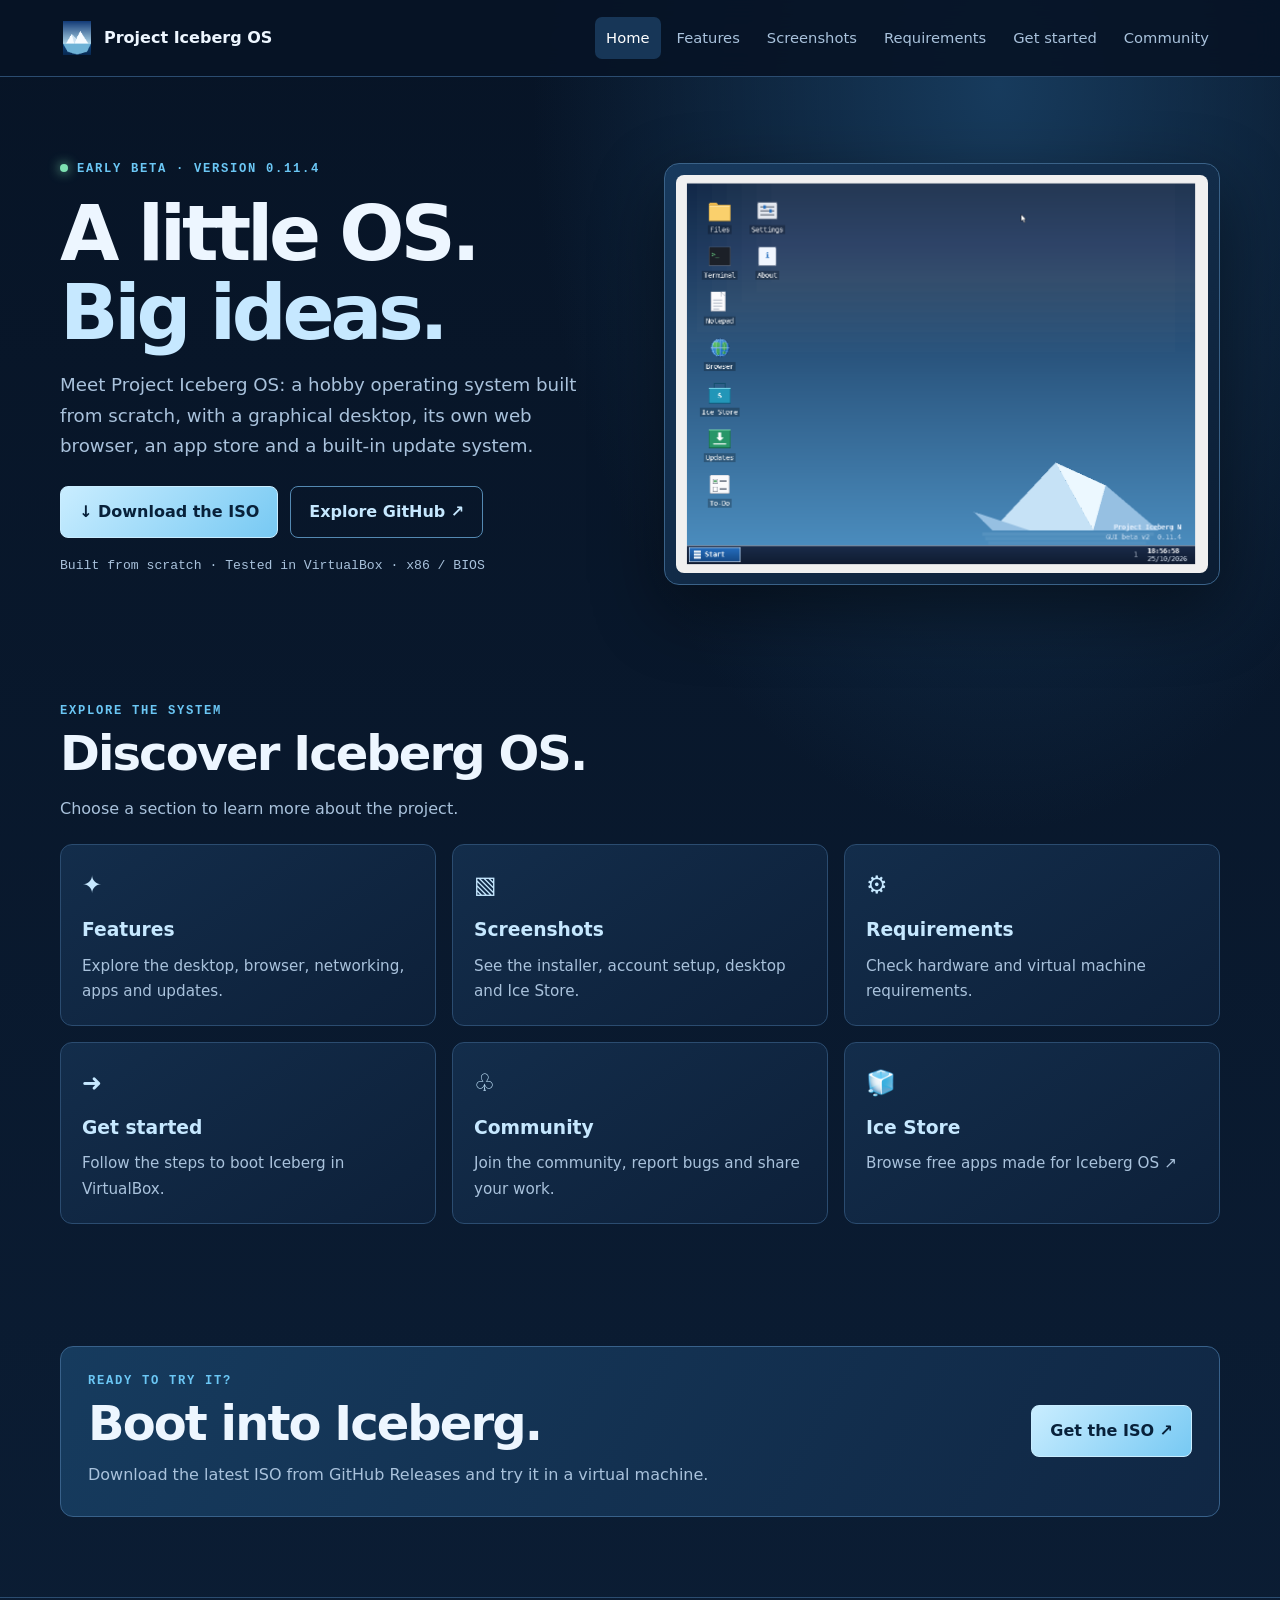
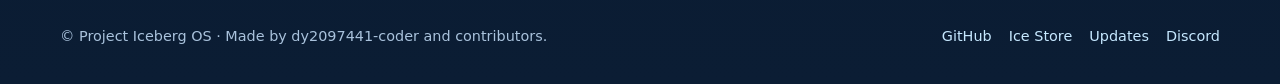
==== commit beb217c3: "Update index.html" ====
--- a/index.html
+++ b/index.html
@@ -1,140 +1,25 @@
-<!doctype html>
-<html lang="en">
-<head>
-  <meta charset="utf-8">
-  <meta name="viewport" content="width=device-width, initial-scale=1">
-  <meta name="theme-color" content="#08172b">
-  <meta name="description" content="Project Iceberg OS — a hobby operating system with a graphical desktop, browser, app store and built-in updates.">
-  <title>Project Iceberg OS — A little OS with big ideas</title>
-  <link rel="icon" type="image/png" href="assets/yo.png">
-  <style>
-    :root{color-scheme:dark;--bg:#071426;--panel:#0e2340;--panel2:#132e50;--line:#25476b;--text:#edf6ff;--muted:#a8c1db;--ice:#bfe5ff;--blue:#69c6f5;--max:1160px}
-    *{box-sizing:border-box}html{scroll-behavior:smooth;scroll-padding-top:88px}
-    body{margin:0;background:radial-gradient(ellipse at 75% 15%,#16385b 0,transparent 34%),linear-gradient(180deg,#071426,#0b1d34 55%,#102d4d);color:var(--text);font:16px/1.65 Inter,ui-sans-serif,system-ui,-apple-system,"Segoe UI",sans-serif}
-    a{color:var(--ice)}a:hover{color:#fff}.wrap{width:min(var(--max),calc(100% - 44px));margin:auto}
-    .topbar{position:sticky;top:0;z-index:10;background:#071426df;backdrop-filter:blur(14px);border-bottom:1px solid #294766}
-    header{min-height:72px;display:flex;align-items:center;justify-content:space-between;gap:24px}
-    .brand{display:flex;align-items:center;gap:11px;text-decoration:none;color:var(--text);font-weight:800;letter-spacing:.2px}.brand img{width:34px;height:34px;object-fit:contain}
-    nav{display:flex;align-items:center;gap:23px}nav a{text-decoration:none;color:var(--muted);font-size:.93rem}nav a:hover{color:white}
-    .menu{display:none;border:1px solid var(--line);background:var(--panel);color:white;border-radius:9px;padding:8px 12px;font:inherit}
-    .hero{padding:86px 0 70px;display:grid;grid-template-columns:1.03fr .97fr;gap:48px;align-items:center}
-    .eyebrow{display:inline-flex;align-items:center;gap:9px;color:var(--ice);font:700 .78rem ui-monospace,monospace;letter-spacing:.13em;text-transform:uppercase}
-    .dot{width:8px;height:8px;border-radius:50%;background:#7ee0b1;box-shadow:0 0 14px #7ee0b1}
-    h1{font-size:clamp(2.8rem,6vw,5.3rem);line-height:1.02;letter-spacing:-.055em;margin:18px 0 20px}
-    h1 span{color:var(--ice)}.lead{font-size:1.14rem;color:var(--muted);max-width:610px;margin:0 0 28px}
-    .actions{display:flex;flex-wrap:wrap;gap:12px}.btn{display:inline-flex;align-items:center;justify-content:center;gap:9px;padding:12px 18px;border-radius:9px;border:1px solid #4f86b1;color:var(--ice);text-decoration:none;font-weight:700;transition:.18s ease}
-    .btn:hover{transform:translateY(-2px);filter:brightness(1.12)}.btn.primary{background:linear-gradient(135deg,#c9edff,#77c9f3);color:#08213a;border-color:#c5eaff}
-    .version{margin-top:22px;color:var(--muted);font: .83rem ui-monospace,monospace}
-    .preview{position:relative;padding:12px;border:1px solid #386087;border-radius:17px;background:linear-gradient(145deg,#183a5e,#0b1d33);box-shadow:0 30px 80px #0008}
-    .preview:before{content:"";position:absolute;inset:12px;border-radius:10px;background:linear-gradient(180deg,#fff1,transparent 45%);pointer-events:none}
-    .preview img{display:block;width:100%;height:auto;border-radius:9px;border:1px solid #456b8e}
-    .preview-label{position:absolute;left:28px;bottom:25px;padding:7px 11px;border-radius:7px;background:#071426d9;border:1px solid #52799c;font: .75rem ui-monospace,monospace}
-    section{padding:64px 0}.section-head{max-width:700px;margin-bottom:28px}.kicker{color:var(--blue);font:700 .75rem ui-monospace,monospace;letter-spacing:.14em;text-transform:uppercase}
-    h2{font-size:clamp(2rem,4vw,3rem);letter-spacing:-.04em;line-height:1.1;margin:9px 0 12px}.section-head p{color:var(--muted);margin:0}
-    .features{display:grid;grid-template-columns:repeat(3,1fr);gap:15px}.card{background:linear-gradient(145deg,#132d4b,#0d2039);border:1px solid var(--line);border-radius:13px;padding:22px;min-height:190px}
-    .card .icon{font-size:1.5rem}.card h3{margin:12px 0 7px;font-size:1.08rem}.card p,.card li{color:var(--muted);font-size:.94rem}.card p{margin:0}.card ul{padding-left:19px;margin:8px 0 0}
-    .screens{display:grid;grid-template-columns:repeat(2,1fr);gap:18px}.shot{margin:0;overflow:hidden;border:1px solid var(--line);border-radius:13px;background:#0b1c32;cursor:zoom-in}.shot img{display:block;width:100%;height:auto;transition:transform .3s}.shot:hover img{transform:scale(1.025)}figcaption{padding:12px 15px;color:var(--muted);font-size:.9rem}
-    .specs{border:1px solid var(--line);border-radius:13px;overflow:hidden;background:#0c2039}.spec{display:grid;grid-template-columns:220px 1fr;border-bottom:1px solid var(--line)}.spec:last-child{border:0}.spec strong{padding:13px 17px;color:var(--ice);font-weight:650}.spec span{padding:13px 17px;color:var(--muted)}
-    .steps{counter-reset:step;display:grid;grid-template-columns:repeat(3,1fr);gap:14px}.step{counter-increment:step;background:#102744;border:1px solid var(--line);border-radius:12px;padding:19px}.step:before{content:"0" counter(step);display:block;color:var(--blue);font:700 1rem ui-monospace,monospace;margin-bottom:10px}.step p{margin:0;color:var(--muted)}
-    .community{display:flex;align-items:center;justify-content:space-between;gap:24px;padding:30px;background:linear-gradient(120deg,#163b5e,#102744);border:1px solid #37618a;border-radius:15px}.community h2{font-size:2rem;margin:0 0 8px}.community p{color:var(--muted);margin:0;max-width:650px}
-    footer{margin-top:45px;border-top:1px solid var(--line);padding:27px 0 38px;color:var(--muted);font-size:.9rem}.foot{display:flex;justify-content:space-between;gap:20px;flex-wrap:wrap}.footlinks{display:flex;gap:18px;flex-wrap:wrap}
-    .modal{position:fixed;inset:0;z-index:30;background:#020914ed;display:none;align-items:center;justify-content:center;padding:25px}.modal.open{display:flex}.modal img{max-width:min(1100px,96vw);max-height:90vh;border:1px solid #6083a5;border-radius:10px}.close{position:absolute;top:18px;right:22px;border:1px solid #7795b2;border-radius:50%;width:42px;height:42px;background:#102744;color:white;font-size:1.4rem;cursor:pointer}
-    @media(max-width:850px){.hero{grid-template-columns:1fr;padding-top:60px}.preview{max-width:680px}.features{grid-template-columns:repeat(2,1fr)}nav{gap:13px}}
-    @media(max-width:650px){.wrap{width:min(100% - 30px,var(--max))}header{min-height:64px}.menu{display:block}nav{display:none;position:absolute;top:64px;left:0;right:0;padding:14px 20px 18px;background:#071426f7;border-bottom:1px solid var(--line);flex-direction:column;align-items:flex-start}nav.open{display:flex}nav a{padding:5px 0}.hero{padding:48px 0 42px;gap:30px}.features,.screens,.steps{grid-template-columns:1fr}section{padding:46px 0}.spec{grid-template-columns:1fr}.spec strong{padding-bottom:0}.spec span{padding-top:4px}.community{align-items:flex-start;flex-direction:column}.actions .btn{flex:1 1 100%}}
-    @media(prefers-reduced-motion:reduce){html{scroll-behavior:auto}*,*:before,*:after{transition:none!important}}
-  </style>
-</head>
-<body>
-  <div class="topbar"><header class="wrap">
-    <a class="brand" href="#"><img src="assets/yo.png" alt="">Project Iceberg OS</a>
-    <button class="menu" aria-expanded="false" aria-controls="nav">Menu ☰</button>
-    <nav id="nav" aria-label="Main navigation">
-      <a href="#features">Features</a><a href="#screens">Screenshots</a><a href="#requirements">Requirements</a><a href="#start">Get started</a><a href="#community">Community</a>
-    </nav>
-  </header></div>
-  <main>
-    <div class="wrap hero">
-      <div>
-        <div class="eyebrow"><i class="dot"></i> Early beta · version 0.11.4</div>
-        <h1>A little OS.<br><span>Big ideas.</span></h1>
-        <p class="lead">Meet Project Iceberg OS: a hobby operating system built from scratch, with a graphical desktop, its own web browser, an app store and a built-in update system.</p>
-        <div class="actions">
-          <a class="btn primary" href="https://github.com/dy2097441-coder/Project-iceberg-OS-group/releases">↓ Download the ISO</a>
-          <a class="btn" href="https://github.com/dy2097441-coder/Project-iceberg-OS-group">Explore the source ↗</a>
-          <a class="btn" href="https://dy2097441-coder.github.io/ice-store/">Open Ice Store ↗</a>
-        </div>
-        <p class="version">Built from scratch · Tested in VirtualBox · x86 / BIOS</p>
-      </div>
-      <div class="preview"><img src="assets/desktop.png" alt="Project Iceberg OS desktop showing its app icons and taskbar"><span class="preview-label">PROJECT ICEBERG N · GUI BETA</span></div>
-    </div>
-
-    <section id="features"><div class="wrap">
-      <div class="section-head"><div class="kicker">Inside Iceberg</div><h2>Everything you need to explore.</h2><p>A compact operating system with a desktop experience, useful built-in tools and networking features.</p></div>
-      <div class="features">
-        <article class="card"><div class="icon">🖥️</div><h3>Desktop & apps</h3><p>Windows, desktop icons and a Start menu, with Files, Terminal, Notepad, Settings, About and To-Do. Includes copy, cut, paste and startup sound.</p></article>
-        <article class="card"><div class="icon">🌐</div><h3>Built-in browser</h3><p>Loads real websites over direct HTTPS, tries HTTPS before HTTP for typed names, and can preview your own saved HTML pages.</p></article>
-        <article class="card"><div class="icon">🔒</div><h3>Networking & security</h3><p>Its own TCP engine with ARP replies, a TLS 1.3 client written from scratch, and certificate checking with Mozilla root certificates.</p></article>
-        <article class="card"><div class="icon">💾</div><h3>Install or try live</h3><p>Set up Iceberg on a disk and keep Home files between boots, or try it without installing.</p></article>
-        <article class="card"><div class="icon">🧊</div><h3>Ice Store</h3><p>A collection of free apps made for Iceberg OS. Download small .app files into Home/Downloads and open them from Files. Includes Calculator, Colors and Test apps.</p><p style="margin-top:12px"><a href="https://dy2097441-coder.github.io/ice-store/">Browse the Ice Store →</a></p></article>
-        <article class="card"><div class="icon">↻</div><h3>Built-in updates</h3><p>The Updates app checks the update site, downloads .upt files and asks you to restart when an update is ready.</p><p style="margin-top:12px"><a href="https://dy2097441-coder.github.io/ice-updates/">Visit update site →</a></p></article>
-      </div>
-    </div></section>
-
-    <section id="screens"><div class="wrap">
-      <div class="section-head"><div class="kicker">Take a look</div><h2>A glimpse of the Iceberg experience.</h2><p>Click any screenshot to view it larger.</p></div>
-      <div class="screens">
-        <figure class="shot"><img src="assets/installer.png" alt="Iceberg first screen with setup and try without installing options"><figcaption>01 / Start here — install or try Iceberg</figcaption></figure>
-        <figure class="shot"><img src="assets/account.png" alt="Create your account screen"><figcaption>02 / Create your account</figcaption></figure>
-        <figure class="shot"><img src="assets/desktop.png" alt="Iceberg OS desktop"><figcaption>03 / The desktop</figcaption></figure>
-        <figure class="shot"><img src="assets/ice-store.png" alt="Ice Store open in the Iceberg browser"><figcaption>04 / Ice Store in the built-in browser</figcaption></figure>
-      </div>
-    </div></section>
-
-    <section id="requirements"><div class="wrap">
-      <div class="section-head"><div class="kicker">Before you install</div><h2>Minimum system requirements.</h2><p>Iceberg is designed to run on modest x86 hardware or a virtual machine.</p></div>
-      <div class="specs">
-        <div class="spec"><strong>Computer</strong><span>x86 PC or VM, booting in BIOS or legacy/CSM mode. UEFI-only boot is not supported.</span></div>
-        <div class="spec"><strong>Memory</strong><span>64 MB RAM</span></div>
-        <div class="spec"><strong>Graphics</strong><span>VESA VBE 2.0</span></div>
-        <div class="spec"><strong>Input</strong><span>Keyboard and PS/2 pointer (mouse)</span></div>
-        <div class="spec"><strong>Boot media</strong><span>CD/DVD drive or virtual optical drive for the ISO (about 350 KB)</span></div>
-        <div class="spec"><strong>Disk (for install)</strong><span>At least 64 MB, IDE or SATA (AHCI). Not needed for the live try-out.</span></div>
-        <div class="spec"><strong>Network (optional)</strong><span>Realtek RTL8139 or AMD PCnet network card (provided by VirtualBox)</span></div>
-        <div class="spec"><strong>Sound (optional)</strong><span>Intel ICH AC'97 audio controller. Intel HD Audio is not supported yet.</span></div>
-      </div>
-      <p style="color:var(--muted);font-size:.9rem;margin-top:12px">Tested in VirtualBox. Real hardware has not yet been tested, so treat physical-PC use as experimental.</p>
-    </div></section>
-
-    <section id="start"><div class="wrap">
-      <div class="section-head"><div class="kicker">Get up and running</div><h2>Try Iceberg in VirtualBox.</h2><p>Follow these steps to boot the system in a virtual machine.</p></div>
-      <div class="steps">
-        <article class="step"><p>Download the ISO from the <a href="https://github.com/dy2097441-coder/Project-iceberg-OS-group/releases">GitHub releases page</a>.</p></article>
-        <article class="step"><p>Create a VM with at least 64 MB RAM and a 64 MB or larger IDE or SATA disk.</p></article>
-        <article class="step"><p>For startup sound, set Settings → Audio to the ICH AC97 controller.</p></article>
-        <article class="step"><p>Attach the ISO to the virtual optical drive and start the VM.</p></article>
-        <article class="step"><p>Choose <strong>Set Up This Computer</strong> to install, or <strong>Try It Without Installing</strong>.</p></article>
-        <article class="step"><p>After installation, remove the ISO or put the hard disk first in the boot order.</p></article>
-      </div>
-      <p style="color:var(--muted);margin-top:18px">Need more detail? See <a href="https://github.com/dy2097441-coder/Project-iceberg-OS-group">INSTALL.md in the project repository</a>.</p>
-    </div></section>
-
-    <section id="community"><div class="wrap community">
-      <div><div class="kicker">Build with us</div><h2>Join the Iceberg community.</h2><p>Report bugs, share screenshots, publish your own Ice Store apps and hear about updates. When reporting a bug, include your VirtualBox settings and Terminal output for disk, sound or net.</p></div>
-      <a class="btn primary" href="https://discord.gg/M9C3223VEU">Join our Discord ↗</a>
-    </div></section>
-  </main>
-  <footer><div class="wrap foot"><span>© Project Iceberg OS · Made by dy2097441-coder and contributors.</span><div class="footlinks"><a href="https://github.com/dy2097441-coder/Project-iceberg-OS-group">GitHub</a><a href="https://dy2097441-coder.github.io/ice-store/">Ice Store</a><a href="https://dy2097441-coder.github.io/ice-updates/">Updates</a><a href="https://discord.gg/M9C3223VEU">Discord</a></div></div></footer>
-  <div class="modal" role="dialog" aria-modal="true" aria-label="Screenshot preview"><button class="close" aria-label="Close preview">×</button><img alt="" src=""></div>
-  <script>
-    const menu=document.querySelector('.menu'),nav=document.querySelector('#nav');
-    menu.addEventListener('click',()=>{const open=nav.classList.toggle('open');menu.setAttribute('aria-expanded',String(open));});
-    nav.querySelectorAll('a').forEach(a=>a.addEventListener('click',()=>{nav.classList.remove('open');menu.setAttribute('aria-expanded','false')}));
-    const modal=document.querySelector('.modal'),modalImg=modal.querySelector('img');
-    document.querySelectorAll('.shot img').forEach(img=>img.addEventListener('click',()=>{modalImg.src=img.src;modalImg.alt=img.alt;modal.classList.add('open')}));
-    function closeModal(){modal.classList.remove('open');modalImg.src=''}
-    modal.querySelector('.close').addEventListener('click',closeModal);
-    modal.addEventListener('click',e=>{if(e.target===modal)closeModal()});
-    document.addEventListener('keydown',e=>{if(e.key==='Escape')closeModal()});
-  </script>
-</body>
-</html>
+<!doctype html><html lang="en"><head><meta charset="utf-8"><meta name="viewport" content="width=device-width,initial-scale=1"><meta name="theme-color" content="#071426"><meta name="description" content="Project Iceberg OS — a hobby operating system built from scratch."><title>Home | Project Iceberg OS</title><link rel="icon" href="assets/yo.png"><link rel="stylesheet" href="style.css"></head><body><header><div class="wrap head">
+<a class="brand" href="index.html"><img src="assets/yo.png" alt="">Project Iceberg OS</a>
+<button class="menu" aria-expanded="false" aria-controls="nav">Menu ☰</button>
+<nav id="nav" aria-label="Main navigation">
+<a class="active" href="index.html">Home</a>
+<a class="" href="features.html">Features</a>
+<a class="" href="screenshots.html">Screenshots</a>
+<a class="" href="requirements.html">Requirements</a>
+<a class="" href="getting-started.html">Get started</a>
+<a class="" href="community.html">Community</a>
+</nav></div></header><main><div class="wrap hero"><div>
+<div class="eyebrow">Early beta · version 0.11.4</div><h1>A little OS.<br><span>Big ideas.</span></h1>
+<p class="lead">Meet Project Iceberg OS: a hobby operating system built from scratch, with a graphical desktop, its own web browser, an app store and a built-in update system.</p>
+<div class="actions"><a class="btn primary" href="https://github.com/dy2097441-coder/Project-iceberg-OS-group/releases">↓ Download the ISO</a><a class="btn" href="https://github.com/dy2097441-coder/Project-iceberg-OS-group">Explore GitHub ↗</a></div>
+<p class="version">Built from scratch · Tested in VirtualBox · x86 / BIOS</p></div>
+<div class="preview"><img src="assets/desktop.png" alt="Iceberg OS desktop"></div></div>
+<section class="wrap content"><div class="kicker">Explore the system</div><h2>Discover Iceberg OS.</h2><p class="muted">Choose a section to learn more about the project.</p>
+<div class="grid" style="margin-top:22px">
+<a class="card" href="features.html" style="text-decoration:none"><div class="icon">✦</div><h3>Features</h3><p>Explore the desktop, browser, networking, apps and updates.</p></a>
+<a class="card" href="screenshots.html" style="text-decoration:none"><div class="icon">▧</div><h3>Screenshots</h3><p>See the installer, account setup, desktop and Ice Store.</p></a>
+<a class="card" href="requirements.html" style="text-decoration:none"><div class="icon">⚙</div><h3>Requirements</h3><p>Check hardware and virtual machine requirements.</p></a>
+<a class="card" href="getting-started.html" style="text-decoration:none"><div class="icon">➜</div><h3>Get started</h3><p>Follow the steps to boot Iceberg in VirtualBox.</p></a>
+<a class="card" href="community.html" style="text-decoration:none"><div class="icon">♧</div><h3>Community</h3><p>Join the community, report bugs and share your work.</p></a>
+<a class="card" href="https://dy2097441-coder.github.io/ice-store/" style="text-decoration:none"><div class="icon">🧊</div><h3>Ice Store</h3><p>Browse free apps made for Iceberg OS ↗</p></a></div></section>
+<section class="wrap content"><div class="callout"><div><div class="kicker">Ready to try it?</div><h2>Boot into Iceberg.</h2><p>Download the latest ISO from GitHub Releases and try it in a virtual machine.</p></div><a class="btn primary" href="https://github.com/dy2097441-coder/Project-iceberg-OS-group/releases">Get the ISO ↗</a></div></section></main><footer><div class="wrap foot"><span>© Project Iceberg OS · Made by dy2097441-coder and contributors.</span><div class="footlinks"><a href="https://github.com/dy2097441-coder/Project-iceberg-OS-group">GitHub</a><a href="https://dy2097441-coder.github.io/ice-store/">Ice Store</a><a href="https://dy2097441-coder.github.io/ice-updates/">Updates</a><a href="https://discord.gg/M9C3223VEU">Discord</a></div></div></footer><script src="script.js"></script></body></html>
--- a/style.css
+++ b/style.css
@@ -0,0 +1,21 @@
+:root{--bg:#071426;--bg2:#0b1d34;--panel:#102744;--panel2:#153453;--line:#2b4c70;--text:#edf6ff;--muted:#a9c2dc;--ice:#c6e8ff;--blue:#6bc7f5;--max:1160px}
+*{box-sizing:border-box}html{scroll-behavior:smooth;scroll-padding-top:90px}body{margin:0;background:radial-gradient(ellipse at 78% 5%,#173b5d 0,transparent 33%),linear-gradient(180deg,var(--bg),var(--bg2));color:var(--text);font:16px/1.65 Inter,ui-sans-serif,system-ui,-apple-system,"Segoe UI",sans-serif;min-height:100vh}
+a{color:var(--ice)}a:hover{color:#fff}.wrap{width:min(var(--max),calc(100% - 44px));margin:auto}
+header{position:sticky;top:0;z-index:20;background:#071426ed;backdrop-filter:blur(14px);border-bottom:1px solid var(--line)}
+.head{height:76px;display:flex;align-items:center;justify-content:space-between;gap:25px}.brand{display:flex;align-items:center;gap:10px;color:var(--text);font-weight:800;text-decoration:none;white-space:nowrap}.brand img{width:34px;height:34px;object-fit:contain}
+nav{display:flex;align-items:center;gap:5px}nav a{padding:9px 11px;text-decoration:none;color:var(--muted);font-size:.92rem;border-radius:7px}nav a:hover,nav a.active{background:#173657;color:white}.menu{display:none;background:var(--panel);border:1px solid var(--line);color:white;border-radius:8px;padding:8px 12px;font:inherit}
+main{min-height:65vh}.hero{padding:85px 0 76px;display:grid;grid-template-columns:1fr 1fr;align-items:center;gap:48px}.eyebrow,.kicker{color:var(--blue);font:700 .76rem ui-monospace,monospace;letter-spacing:.14em;text-transform:uppercase}.eyebrow:before{content:"";display:inline-block;width:8px;height:8px;background:#7ee0b1;border-radius:50%;margin-right:9px;box-shadow:0 0 12px #7ee0b1}
+h1{font-size:clamp(2.8rem,6vw,5.2rem);line-height:1.03;letter-spacing:-.055em;margin:18px 0}h1 span{color:var(--ice)}h2{font-size:clamp(2rem,4vw,3rem);line-height:1.1;letter-spacing:-.04em;margin:9px 0 13px}h3{margin:0 0 8px}.lead{font-size:1.14rem;color:var(--muted);max-width:610px}.muted{color:var(--muted)}
+.actions{display:flex;flex-wrap:wrap;gap:12px;margin-top:25px}.btn{display:inline-flex;align-items:center;justify-content:center;padding:12px 18px;border:1px solid #5489b2;border-radius:8px;text-decoration:none;font-weight:700;color:var(--ice);transition:.18s}.btn:hover{transform:translateY(-2px)}.btn.primary{background:linear-gradient(135deg,#c9edff,#77c9f3);color:#08213a;border-color:#c9edff}
+.preview{padding:11px;background:linear-gradient(145deg,#183a5e,#0b1d33);border:1px solid #3a6288;border-radius:15px;box-shadow:0 25px 70px #0007}.preview img{display:block;width:100%;border-radius:8px}.version{font: .82rem ui-monospace,monospace;color:var(--muted);margin-top:20px}
+.pagehero{padding:66px 0 36px;border-bottom:1px solid #254361;background:linear-gradient(180deg,#10294566,transparent)}.pagehero h1{font-size:clamp(2.5rem,5vw,4.1rem);margin:12px 0}.pagehero p{max-width:760px;color:var(--muted);font-size:1.08rem;margin:0}
+.content{padding:42px 0 80px}.grid{display:grid;grid-template-columns:repeat(3,1fr);gap:16px}.card{background:linear-gradient(145deg,#132d4b,#0d2039);border:1px solid var(--line);border-radius:12px;padding:21px}.card p,.card li{color:var(--muted);font-size:.95rem}.card p{margin:0}.icon{font-size:1.5rem;margin-bottom:9px}
+.gallery{display:grid;grid-template-columns:repeat(2,1fr);gap:18px}.shot{margin:0;border:1px solid var(--line);border-radius:12px;overflow:hidden;background:#0b1c32;cursor:zoom-in}.shot img{width:100%;display:block;transition:transform .25s}.shot:hover img{transform:scale(1.02)}figcaption{padding:12px 15px;color:var(--muted);font-size:.9rem}
+.specs{border:1px solid var(--line);border-radius:12px;overflow:hidden;background:#0c2039}.spec{display:grid;grid-template-columns:230px 1fr;border-bottom:1px solid var(--line)}.spec:last-child{border:0}.spec strong{padding:14px 17px;color:var(--ice)}.spec span{padding:14px 17px;color:var(--muted)}
+.steps{counter-reset:s;display:grid;grid-template-columns:repeat(3,1fr);gap:14px}.step{counter-increment:s;padding:20px;border:1px solid var(--line);border-radius:12px;background:#102744}.step:before{content:"0" counter(s);display:block;color:var(--blue);font:700 1rem ui-monospace,monospace;margin-bottom:10px}.step p{margin:0;color:var(--muted)}
+.callout{padding:27px;border:1px solid #38618a;border-radius:13px;background:linear-gradient(120deg,#163b5e,#102744);display:flex;align-items:center;justify-content:space-between;gap:25px}.callout p{color:var(--muted);margin:0;max-width:700px}
+footer{border-top:1px solid var(--line);padding:27px 0 35px;color:var(--muted);font-size:.9rem}.foot{display:flex;justify-content:space-between;gap:18px;flex-wrap:wrap}.footlinks{display:flex;gap:17px;flex-wrap:wrap}.footlinks a{text-decoration:none}
+.modal{position:fixed;inset:0;z-index:40;background:#020914ed;display:none;align-items:center;justify-content:center;padding:25px}.modal.open{display:flex}.modal img{max-width:96vw;max-height:90vh;border:1px solid #6083a5;border-radius:9px}.close{position:absolute;top:18px;right:22px;width:42px;height:42px;border:1px solid #7795b2;border-radius:50%;background:#102744;color:white;font-size:1.4rem;cursor:pointer}
+@media(max-width:850px){.hero{grid-template-columns:1fr;padding-top:58px}.grid{grid-template-columns:repeat(2,1fr)}nav{gap:0}nav a{padding:8px}}
+@media(max-width:650px){.wrap{width:calc(100% - 30px)}.head{height:66px}.menu{display:block}nav{display:none;position:absolute;top:66px;left:0;right:0;padding:12px 16px 18px;background:#071426fa;border-bottom:1px solid var(--line);align-items:stretch;flex-direction:column}nav.open{display:flex}nav a{padding:10px}.hero{padding:48px 0;gap:28px}.grid,.gallery,.steps{grid-template-columns:1fr}.pagehero{padding:45px 0 28px}.content{padding:30px 0 55px}.spec{grid-template-columns:1fr}.spec strong{padding-bottom:0}.spec span{padding-top:4px}.callout{align-items:flex-start;flex-direction:column}.actions .btn{flex:1 1 100%}}
+@media(prefers-reduced-motion:reduce){html{scroll-behavior:auto}*,*:before,*:after{transition:none!important}}
